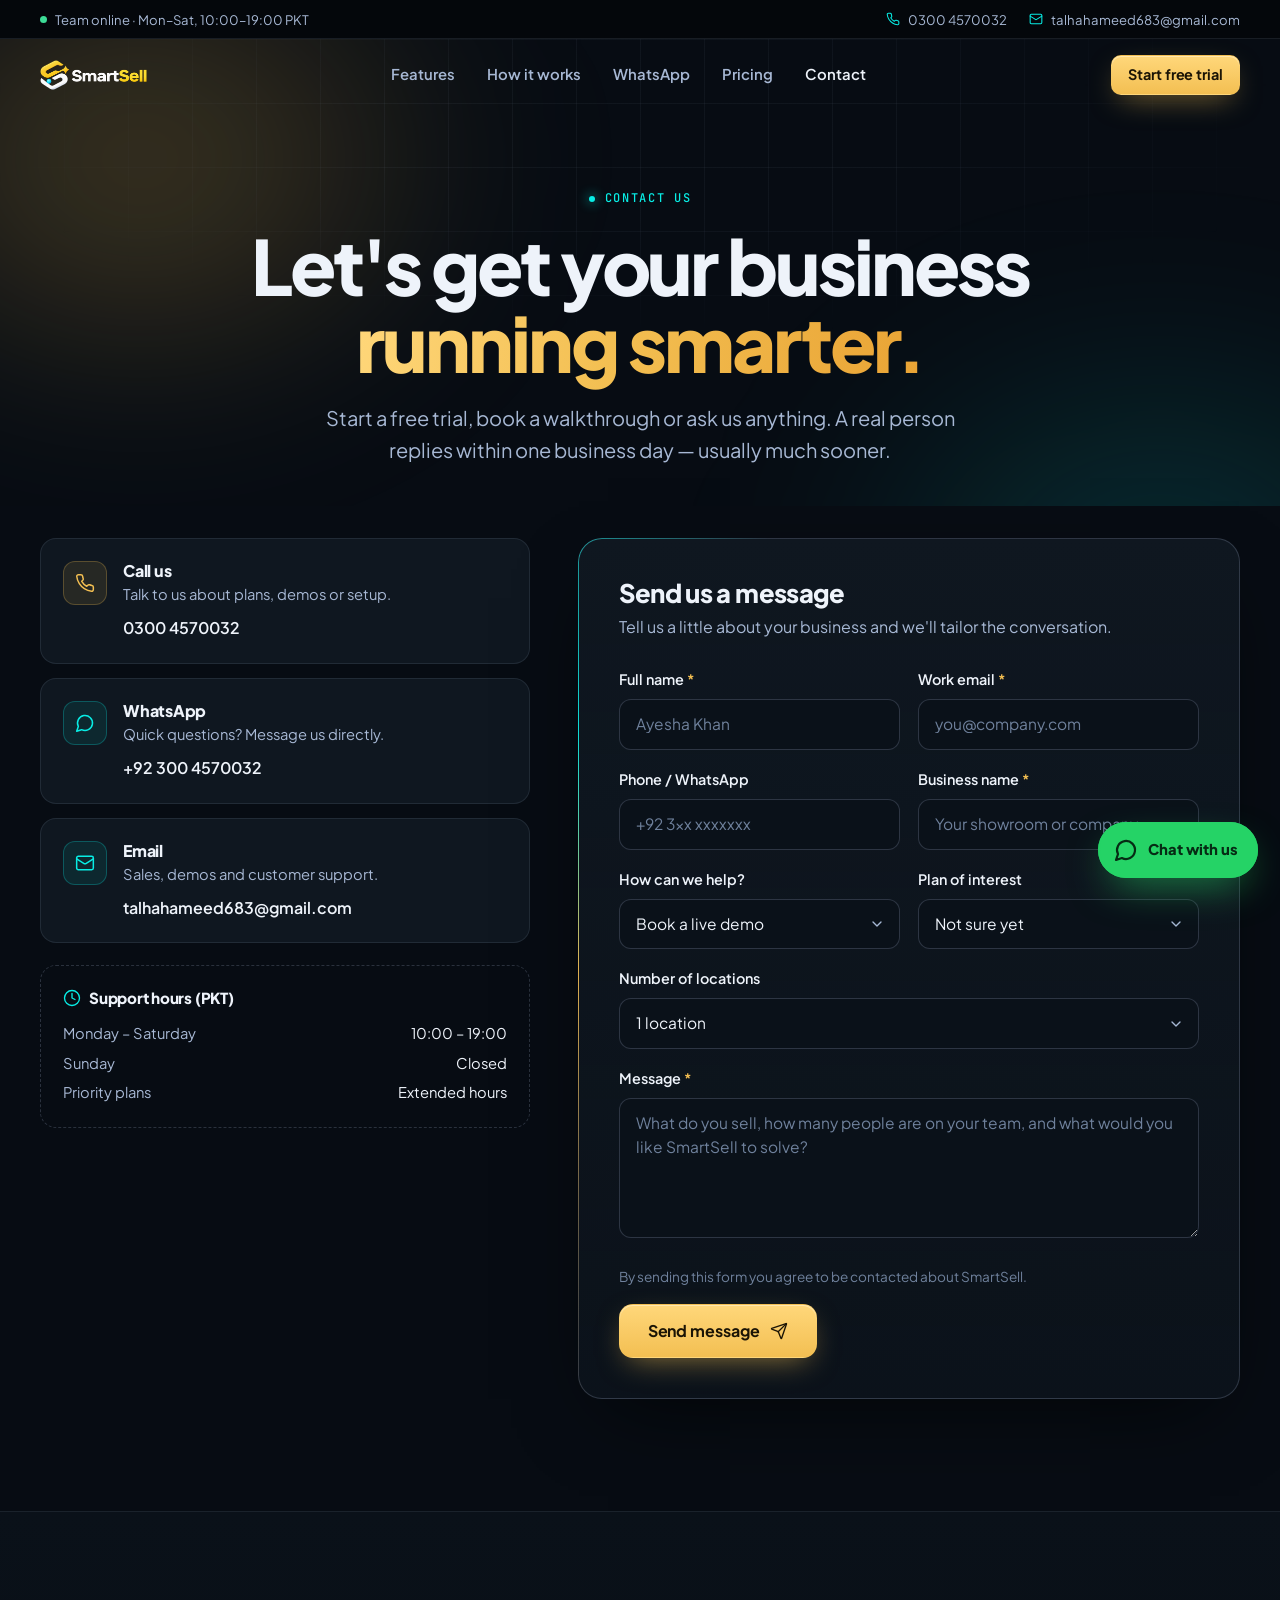
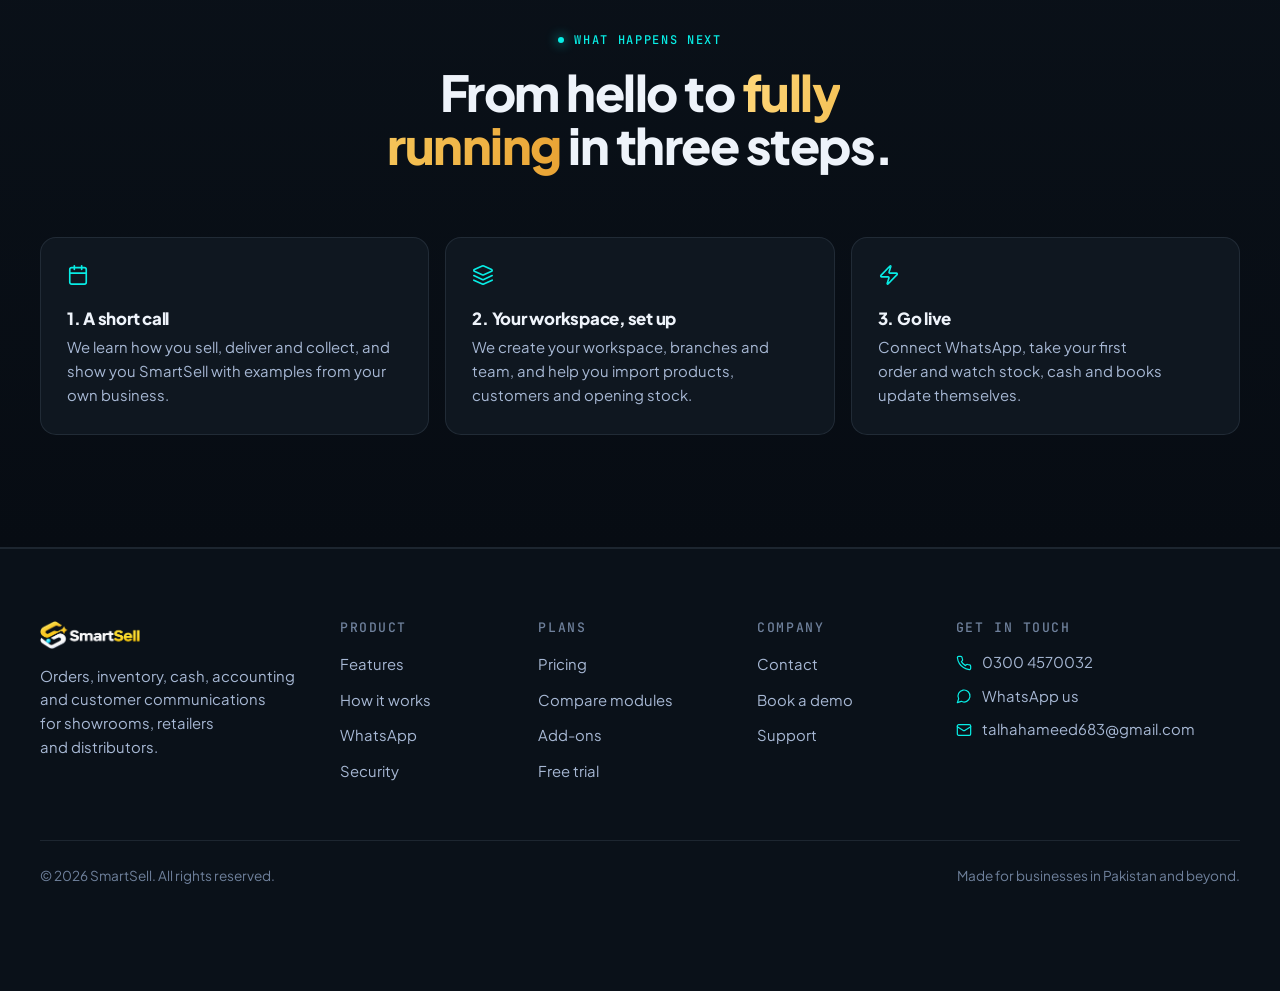
==== contact.html @ c124b358 "Add SmartSell marketing website Static site with home, pricing and contact pages, ready for GitHub P" ====
<!doctype html>
<html lang="en">
<head>
  <meta charset="utf-8" />
  <meta name="viewport" content="width=device-width, initial-scale=1" />
  <title>Contact — SmartSell</title>
  <meta name="description" content="Start a free trial, book a live demo or get support. Talk to the SmartSell team by form, email or WhatsApp." />
  <meta name="theme-color" content="#070c13" />
  <meta property="og:type" content="website" />
  <meta property="og:title" content="Contact SmartSell" />
  <meta property="og:image" content="assets/img/logo.png" />
  <link rel="icon" type="image/png" sizes="32x32" href="assets/img/favicon-32.png" />
  <link rel="apple-touch-icon" href="assets/img/apple-touch-icon.png" />
  <link rel="preconnect" href="https://fonts.googleapis.com" />
  <link rel="preconnect" href="https://fonts.gstatic.com" crossorigin />
  <link href="https://fonts.googleapis.com/css2?family=JetBrains+Mono:wght@400;500&family=Plus+Jakarta+Sans:wght@400;500;600;700;800&display=swap" rel="stylesheet" />
  <link rel="stylesheet" href="assets/css/styles.css" />
</head>
<body>
  <a class="skip-link" href="#main">Skip to content</a>

  <div class="topbar">
    <div class="container topbar-inner">
      <span class="topbar-live topbar-hours">Team online · Mon–Sat, 10:00–19:00 PKT</span>
      <div class="topbar-links">
        <a href="tel:+923004570032" data-tel><span data-icon="call"></span><span data-config="phoneDisplay">0300 4570032</span></a>
        <a href="mailto:talhahameed683@gmail.com" data-mailto><span data-icon="mail"></span><span data-config="email" class="topbar-long">talhahameed683@gmail.com</span><span class="topbar-short">Email us</span></a>
      </div>
    </div>
  </div>

  <header class="site-header">
    <nav class="container nav" aria-label="Main">
      <a class="brand" href="index.html" aria-label="SmartSell home">
        <img src="assets/img/logo.png" alt="SmartSell" width="107" height="30" />
      </a>
      <ul class="nav-links">
        <li><a href="index.html#features">Features</a></li>
        <li><a href="index.html#how-it-works">How it works</a></li>
        <li><a href="index.html#whatsapp">WhatsApp</a></li>
        <li><a href="pricing.html">Pricing</a></li>
        <li><a href="contact.html" aria-current="page">Contact</a></li>
      </ul>
      <div class="nav-actions">
        <a class="btn btn-primary" href="contact.html?topic=trial">Start free trial</a>
        <button class="nav-toggle" type="button" aria-expanded="false" aria-controls="mobile-menu" aria-label="Open menu"><span data-icon="menu"></span></button>
      </div>
    </nav>
    <div class="mobile-menu" id="mobile-menu">
      <a href="index.html#features">Features</a>
      <a href="index.html#how-it-works">How it works</a>
      <a href="index.html#whatsapp">WhatsApp</a>
      <a href="pricing.html">Pricing</a>
      <a href="contact.html" aria-current="page">Contact</a>
      <a href="tel:+923004570032" data-tel>Call 0300 4570032</a>
      <a class="btn btn-primary btn-block" href="contact.html?topic=trial">Start free trial</a>
    </div>
  </header>

  <main id="main">
    <section class="hero page-hero">
      <div class="hero-bg" aria-hidden="true"><div class="grid-lines"></div></div>
      <div class="container">
        <div class="hero-copy">
          <span class="eyebrow reveal">Contact us</span>
          <h1 class="reveal" data-delay="1" style="margin-top:18px">Let's get your business <span class="text-gold">running smarter.</span></h1>
          <p class="lead reveal" data-delay="2">Start a free trial, book a walkthrough or ask us anything. A real person replies within one business day — usually much sooner.</p>
        </div>
      </div>
    </section>

    <section class="section" style="padding-top:32px">
      <div class="container contact-layout">
        <div class="contact-cards">
          <a class="contact-card spotlight reveal" href="tel:+923004570032" data-tel>
            <span class="module-icon"><span data-icon="call"></span></span>
            <div>
              <h3>Call us</h3>
              <p>Talk to us about plans, demos or setup.</p>
              <span class="contact-value" data-config="phoneDisplay">0300 4570032</span>
            </div>
          </a>
          <a class="contact-card spotlight reveal" href="https://wa.me/923004570032" data-whatsapp="Hi SmartSell, I'd like to know more." target="_blank" rel="noopener" data-delay="1">
            <span class="module-icon teal"><span data-icon="message"></span></span>
            <div>
              <h3>WhatsApp</h3>
              <p>Quick questions? Message us directly.</p>
              <span class="contact-value" data-config="phoneIntl">+92 300 4570032</span>
            </div>
          </a>
          <a class="contact-card spotlight reveal" href="mailto:talhahameed683@gmail.com" data-mailto data-delay="2">
            <span class="module-icon teal"><span data-icon="mail"></span></span>
            <div>
              <h3>Email</h3>
              <p>Sales, demos and customer support.</p>
              <span class="contact-value" data-config="email">talhahameed683@gmail.com</span>
            </div>
          </a>
          <div class="hours reveal" data-delay="3">
            <h3><span data-icon="clock"></span>Support hours (PKT)</h3>
            <dl>
              <dt>Monday – Saturday</dt><dd>10:00 – 19:00</dd>
              <dt>Sunday</dt><dd>Closed</dd>
              <dt>Priority plans</dt><dd>Extended hours</dd>
            </dl>
          </div>
        </div>

        <div class="form-card glow-border reveal" data-delay="1">
          <form data-contact-form novalidate>
            <h2>Send us a message</h2>
            <p style="color:var(--muted);margin-top:8px">Tell us a little about your business and we'll tailor the conversation.</p>

            <div class="form-grid">
              <div class="field">
                <label for="name">Full name <span class="req" aria-hidden="true">*</span></label>
                <input id="name" name="name" type="text" autocomplete="name" placeholder="Ayesha Khan" required aria-describedby="name-error" />
                <span class="field-error" id="name-error" role="alert"></span>
              </div>
              <div class="field">
                <label for="email">Work email <span class="req" aria-hidden="true">*</span></label>
                <input id="email" name="email" type="email" autocomplete="email" placeholder="you@company.com" required aria-describedby="email-error" />
                <span class="field-error" id="email-error" role="alert"></span>
              </div>
              <div class="field">
                <label for="phone">Phone / WhatsApp</label>
                <input id="phone" name="phone" type="tel" autocomplete="tel" placeholder="+92 3xx xxxxxxx" aria-describedby="phone-error" />
                <span class="field-error" id="phone-error" role="alert"></span>
              </div>
              <div class="field">
                <label for="business">Business name <span class="req" aria-hidden="true">*</span></label>
                <input id="business" name="business" type="text" autocomplete="organization" placeholder="Your showroom or company" required aria-describedby="business-error" />
                <span class="field-error" id="business-error" role="alert"></span>
              </div>
              <div class="field">
                <label for="topic">How can we help?</label>
                <select id="topic" name="topic">
                  <option value="demo">Book a live demo</option>
                  <option value="trial">Start a free trial</option>
                  <option value="sales">Pricing &amp; plans</option>
                  <option value="support">Product support</option>
                  <option value="billing">Billing</option>
                  <option value="partnership">Partnership</option>
                </select>
              </div>
              <div class="field">
                <label for="plan">Plan of interest</label>
                <select id="plan" name="plan">
                  <option value="not-sure">Not sure yet</option>
                  <option value="starter">Starter</option>
                  <option value="growth">Growth</option>
                  <option value="business">Business</option>
                  <option value="enterprise">Enterprise</option>
                </select>
              </div>
              <div class="field full">
                <label for="locations">Number of locations</label>
                <select id="locations" name="locations">
                  <option value="1">1 location</option>
                  <option value="2-3">2 – 3 locations</option>
                  <option value="4-10">4 – 10 locations</option>
                  <option value="10+">More than 10</option>
                </select>
              </div>
              <div class="field full">
                <label for="message">Message <span class="req" aria-hidden="true">*</span></label>
                <textarea id="message" name="message" placeholder="What do you sell, how many people are on your team, and what would you like SmartSell to solve?" required aria-describedby="message-error"></textarea>
                <span class="field-error" id="message-error" role="alert"></span>
              </div>
              <div style="position:absolute;left:-9999px" aria-hidden="true">
                <label for="company_website">Leave this field empty</label>
                <input id="company_website" name="company_website" type="text" tabindex="-1" autocomplete="off" />
              </div>
            </div>

            <div class="form-actions">
              <small>By sending this form you agree to be contacted about SmartSell.</small>
              <button class="btn btn-primary btn-lg" type="submit"><span>Send message</span><span data-icon="send"></span></button>
            </div>
            <div class="form-status" role="status" aria-live="polite"></div>
          </form>

          <div class="form-success" data-form-success hidden tabindex="-1">
            <div class="success-icon"><span data-icon="check"></span></div>
            <h2>Thank you, <span data-success-name>there</span>!</h2>
            <p data-success-text>Your message is on its way. Our team will get back to you within one business day.</p>
            <button class="btn btn-ghost" type="button" data-form-reset>Send another message</button>
          </div>
        </div>
      </div>
    </section>

    <section class="section section-alt">
      <div class="container">
        <div class="section-head reveal">
          <span class="eyebrow">What happens next</span>
          <h2>From hello to <span class="text-gold">fully running</span> in three steps.</h2>
        </div>
        <div class="trust-grid">
          <div class="trust-item spotlight reveal"><span data-icon="calendar"></span><h3>1. A short call</h3><p>We learn how you sell, deliver and collect, and show you SmartSell with examples from your own business.</p></div>
          <div class="trust-item spotlight reveal" data-delay="1"><span data-icon="layers"></span><h3>2. Your workspace, set up</h3><p>We create your workspace, branches and team, and help you import products, customers and opening stock.</p></div>
          <div class="trust-item spotlight reveal" data-delay="2"><span data-icon="zap"></span><h3>3. Go live</h3><p>Connect WhatsApp, take your first order and watch stock, cash and books update themselves.</p></div>
        </div>
      </div>
    </section>
  </main>

  <footer class="site-footer">
    <div class="container">
      <div class="footer-grid">
        <div class="footer-brand">
          <img src="assets/img/logo.png" alt="SmartSell" width="100" height="28" loading="lazy" />
          <p>Orders, inventory, cash, accounting and customer communications for showrooms, retailers and distributors.</p>
        </div>
        <div class="footer-col">
          <h4>Product</h4>
          <ul>
            <li><a href="index.html#features">Features</a></li>
            <li><a href="index.html#how-it-works">How it works</a></li>
            <li><a href="index.html#whatsapp">WhatsApp</a></li>
            <li><a href="index.html#security">Security</a></li>
          </ul>
        </div>
        <div class="footer-col">
          <h4>Plans</h4>
          <ul>
            <li><a href="pricing.html">Pricing</a></li>
            <li><a href="pricing.html#compare">Compare modules</a></li>
            <li><a href="pricing.html#addons">Add-ons</a></li>
            <li><a href="contact.html?topic=trial">Free trial</a></li>
          </ul>
        </div>
        <div class="footer-col">
          <h4>Company</h4>
          <ul>
            <li><a href="contact.html">Contact</a></li>
            <li><a href="contact.html?topic=demo">Book a demo</a></li>
            <li><a href="contact.html?topic=support">Support</a></li>
          </ul>
        </div>
        <div class="footer-col footer-contact">
          <h4>Get in touch</h4>
          <ul>
            <li><span data-icon="call"></span><a href="tel:+923004570032" data-tel>0300 4570032</a></li>
            <li><span data-icon="message"></span><a href="https://wa.me/923004570032" data-whatsapp="Hi SmartSell, I'd like to know more." target="_blank" rel="noopener">WhatsApp us</a></li>
            <li><span data-icon="mail"></span><a href="mailto:talhahameed683@gmail.com" data-mailto>talhahameed683@gmail.com</a></li>
          </ul>
        </div>
      </div>
      <div class="footer-bottom">
        <span>© <span data-year>2026</span> SmartSell. All rights reserved.</span>
        <span>Made for businesses in Pakistan and beyond.</span>
      </div>
    </div>
  </footer>

  <a class="wa-float" href="https://wa.me/923004570032" data-whatsapp="Hi SmartSell, I'd like to know more." target="_blank" rel="noopener" aria-label="Chat with us on WhatsApp"><span data-icon="message"></span><span class="wa-label">Chat with us</span></a>

  <script src="assets/js/site.js" defer></script>
</body>
</html>
---- assets/css/styles.css ----
/* SmartSell marketing site — shared styles */

:root {
  --bg: #070c13;
  --bg-2: #0a1119;
  --surface: #0f1720;
  --surface-2: #141e2a;
  --surface-3: #1a2533;
  --line: rgba(167, 184, 212, 0.12);
  --line-strong: rgba(167, 184, 212, 0.22);
  --text: #eef3fa;
  --muted: #a7b8d4;
  --dim: #6f819c;
  --gold: #f3bf52;
  --gold-2: #ffd77a;
  --gold-ink: #1b1405;
  --teal: #08ede5;
  --rose: #ff6b8a;
  --blue: #6e9bff;
  --green: #3ddc97;

  --radius-sm: 10px;
  --radius: 16px;
  --radius-lg: 24px;
  --shadow: 0 30px 80px -30px rgba(0, 0, 0, 0.75);
  --font: "Plus Jakarta Sans", system-ui, -apple-system, "Segoe UI", Roboto, sans-serif;
  --mono: "JetBrains Mono", ui-monospace, SFMono-Regular, Menlo, Consolas, monospace;
  --header-h: 72px;
}

*,
*::before,
*::after { box-sizing: border-box; }

html {
  scroll-behavior: smooth;
  scroll-padding-top: calc(var(--header-h) + 16px);
  -webkit-text-size-adjust: 100%;
}

body {
  margin: 0;
  background: var(--bg);
  color: var(--text);
  font-family: var(--font);
  font-size: 16px;
  line-height: 1.6;
  -webkit-font-smoothing: antialiased;
  overflow-x: hidden;
}

img, svg { display: block; max-width: 100%; }
a { color: inherit; text-decoration: none; }
button, input, select, textarea { font: inherit; color: inherit; }
::selection { background: rgba(243, 191, 82, 0.35); color: #fff; }

:focus-visible {
  outline: 2px solid var(--teal);
  outline-offset: 3px;
  border-radius: 6px;
}

.container {
  width: min(1200px, 100% - 48px);
  margin-inline: auto;
}

.sr-only {
  position: absolute;
  width: 1px;
  height: 1px;
  padding: 0;
  margin: -1px;
  overflow: hidden;
  clip: rect(0 0 0 0);
  white-space: nowrap;
  border: 0;
}

.skip-link {
  position: absolute;
  left: 16px;
  top: -60px;
  z-index: 100;
  padding: 10px 16px;
  background: var(--gold);
  color: var(--gold-ink);
  font-weight: 700;
  border-radius: 8px;
}
.skip-link:focus { top: 12px; }

/* ---------- Typography ---------- */

h1, h2, h3, h4 {
  margin: 0;
  font-weight: 800;
  letter-spacing: -0.03em;
  line-height: 1.08;
  text-wrap: balance;
}
h1 { font-size: clamp(2.5rem, 6.2vw, 4.75rem); letter-spacing: -0.04em; line-height: 1.02; }
h2 { font-size: clamp(2rem, 4.2vw, 3.1rem); }
h3 { font-size: 1.2rem; letter-spacing: -0.015em; line-height: 1.3; }
p { margin: 0; text-wrap: pretty; }

.lead {
  font-size: clamp(1.05rem, 1.6vw, 1.25rem);
  color: var(--muted);
  line-height: 1.6;
}

.text-gold {
  background: linear-gradient(100deg, var(--gold-2) 0%, var(--gold) 45%, #e9a334 100%);
  -webkit-background-clip: text;
  background-clip: text;
  color: transparent;
}
.text-teal { color: var(--teal); }

.eyebrow {
  display: inline-flex;
  align-items: center;
  gap: 10px;
  font-family: var(--mono);
  font-size: 0.75rem;
  font-weight: 500;
  letter-spacing: 0.14em;
  text-transform: uppercase;
  color: var(--teal);
}
.eyebrow::before {
  content: "";
  width: 6px;
  height: 6px;
  border-radius: 50%;
  background: var(--teal);
  box-shadow: 0 0 12px var(--teal);
}

.mono { font-family: var(--mono); }

/* ---------- Icons ---------- */

.icon {
  width: 20px;
  height: 20px;
  flex: none;
  stroke: currentColor;
  stroke-width: 1.8;
  stroke-linecap: round;
  stroke-linejoin: round;
  fill: none;
}
[data-icon] { display: inline-flex; }

/* ---------- Buttons ---------- */

.btn {
  display: inline-flex;
  align-items: center;
  justify-content: center;
  gap: 10px;
  min-height: 46px;
  padding: 0 22px;
  border-radius: 12px;
  border: 1px solid transparent;
  font-weight: 700;
  font-size: 0.95rem;
  letter-spacing: -0.005em;
  white-space: nowrap;
  cursor: pointer;
  transition: transform 0.18s ease, box-shadow 0.18s ease, background-color 0.18s ease, border-color 0.18s ease;
}
.btn .icon { width: 18px; height: 18px; transition: transform 0.18s ease; }
.btn:hover .icon { transform: translateX(3px); }

.btn-primary {
  background: linear-gradient(180deg, var(--gold-2), var(--gold));
  color: var(--gold-ink);
  box-shadow: 0 10px 30px -10px rgba(243, 191, 82, 0.6), inset 0 1px 0 rgba(255, 255, 255, 0.4);
}
.btn-primary:hover { transform: translateY(-1px); box-shadow: 0 16px 40px -12px rgba(243, 191, 82, 0.75), inset 0 1px 0 rgba(255, 255, 255, 0.4); }

.btn-ghost {
  background: rgba(255, 255, 255, 0.03);
  border-color: var(--line-strong);
  color: var(--text);
}
.btn-ghost:hover { background: rgba(255, 255, 255, 0.07); border-color: rgba(167, 184, 212, 0.4); }

.btn-lg { min-height: 54px; padding: 0 28px; font-size: 1rem; border-radius: 14px; }
.btn-block { width: 100%; }

.link-arrow {
  display: inline-flex;
  align-items: center;
  gap: 6px;
  font-weight: 700;
  color: var(--gold);
}
.link-arrow .icon { width: 16px; height: 16px; transition: transform 0.18s ease; }
.link-arrow:hover .icon { transform: translateX(3px); }

/* ---------- Header ---------- */

.site-header {
  position: sticky;
  top: 0;
  z-index: 50;
  height: var(--header-h);
  border-bottom: 1px solid transparent;
  transition: background-color 0.25s ease, border-color 0.25s ease, backdrop-filter 0.25s ease;
}
.site-header.is-scrolled,
.site-header.is-open {
  background: rgba(7, 12, 19, 0.78);
  border-bottom-color: var(--line);
  backdrop-filter: saturate(160%) blur(16px);
  -webkit-backdrop-filter: saturate(160%) blur(16px);
}
.nav {
  height: 100%;
  display: flex;
  align-items: center;
  justify-content: space-between;
  gap: 24px;
}
.brand { display: inline-flex; align-items: center; }
.brand img { height: 30px; width: auto; }

.nav-links {
  display: flex;
  align-items: center;
  gap: 4px;
  margin: 0;
  padding: 0;
  list-style: none;
}
.nav-links a {
  display: inline-block;
  padding: 8px 14px;
  border-radius: 10px;
  color: var(--muted);
  font-weight: 600;
  font-size: 0.93rem;
  transition: color 0.15s ease, background-color 0.15s ease;
}
.nav-links a:hover { color: var(--text); background: rgba(255, 255, 255, 0.05); }
.nav-links a[aria-current="page"] { color: var(--text); }

.nav-actions { display: flex; align-items: center; gap: 10px; }
.nav-actions .btn { min-height: 40px; padding: 0 16px; font-size: 0.9rem; border-radius: 10px; }

.nav-toggle {
  display: none;
  width: 44px;
  height: 44px;
  align-items: center;
  justify-content: center;
  border-radius: 12px;
  border: 1px solid var(--line-strong);
  background: rgba(255, 255, 255, 0.03);
  cursor: pointer;
}
.nav-toggle .icon { width: 22px; height: 22px; }

.mobile-menu {
  display: none;
  position: absolute;
  top: 100%;
  left: 0;
  right: 0;
  padding: 16px 16px 24px;
  background: rgba(7, 12, 19, 0.97);
  border-bottom: 1px solid var(--line);
  backdrop-filter: blur(16px);
}
.mobile-menu a:not(.btn) {
  display: block;
  padding: 14px 8px;
  font-weight: 600;
  font-size: 1.05rem;
  border-bottom: 1px solid var(--line);
}
.mobile-menu .btn { margin-top: 16px; }
.site-header.is-open .mobile-menu { display: block; }

/* ---------- Page hero / backgrounds ---------- */

.hero {
  position: relative;
  padding: 72px 0 96px;
  isolation: isolate;
}
.hero-bg {
  position: absolute;
  inset: calc(var(--header-h) * -1) 0 0 0;
  z-index: -1;
  overflow: hidden;
  pointer-events: none;
}
.hero-bg::before,
.hero-bg::after {
  content: "";
  position: absolute;
  border-radius: 50%;
  filter: blur(90px);
}
.hero-bg::before {
  width: 720px;
  height: 520px;
  left: -220px;
  top: -140px;
  background: radial-gradient(closest-side, rgba(243, 191, 82, 0.28), transparent);
}
.hero-bg::after {
  width: 760px;
  height: 560px;
  right: -260px;
  top: 260px;
  background: radial-gradient(closest-side, rgba(8, 237, 229, 0.18), transparent);
}
.grid-lines {
  position: absolute;
  inset: 0;
  background-image:
    linear-gradient(rgba(167, 184, 212, 0.06) 1px, transparent 1px),
    linear-gradient(90deg, rgba(167, 184, 212, 0.06) 1px, transparent 1px);
  background-size: 64px 64px;
  -webkit-mask-image: radial-gradient(ellipse 70% 60% at 50% 20%, #000 30%, transparent 75%);
  mask-image: radial-gradient(ellipse 70% 60% at 50% 20%, #000 30%, transparent 75%);
}

.hero-copy {
  max-width: 1120px;
  margin-inline: auto;
  text-align: center;
}
.hero-copy .lead { max-width: 680px; margin: 24px auto 0; }
.hero-badge {
  display: inline-flex;
  align-items: center;
  gap: 10px;
  margin-bottom: 28px;
  padding: 6px 14px 6px 6px;
  border-radius: 999px;
  border: 1px solid var(--line-strong);
  background: rgba(255, 255, 255, 0.03);
  font-size: 0.85rem;
  color: var(--muted);
}
.hero-badge strong {
  padding: 3px 10px;
  border-radius: 999px;
  background: rgba(8, 237, 229, 0.12);
  color: var(--teal);
  font-size: 0.75rem;
  font-weight: 700;
  letter-spacing: 0.02em;
}
.hero-cta {
  display: flex;
  flex-wrap: wrap;
  justify-content: center;
  gap: 12px;
  margin-top: 36px;
}
.hero-note {
  display: flex;
  flex-wrap: wrap;
  justify-content: center;
  gap: 8px 24px;
  margin-top: 22px;
  color: var(--dim);
  font-size: 0.88rem;
}
.hero-note span { display: inline-flex; align-items: center; gap: 8px; }
.hero-note .icon { width: 16px; height: 16px; color: var(--teal); }

.page-hero { padding: 72px 0 40px; }
.page-hero .hero-copy .lead { margin-top: 20px; }

/* ---------- Product mockup ---------- */

.mockup-wrap {
  position: relative;
  margin-top: 72px;
  perspective: 2000px;
}
.mockup-wrap::before {
  content: "";
  position: absolute;
  inset: 8% 6% -4%;
  background: linear-gradient(120deg, rgba(243, 191, 82, 0.35), rgba(8, 237, 229, 0.25));
  filter: blur(70px);
  opacity: 0.45;
  z-index: -1;
}
.app-frame {
  border-radius: 20px;
  border: 1px solid var(--line-strong);
  background: linear-gradient(180deg, #0e1620, #0b121a);
  box-shadow: var(--shadow), 0 0 0 1px rgba(255, 255, 255, 0.02) inset;
  overflow: hidden;
  font-size: 13px;
  line-height: 1.4;
}
.app-chrome {
  display: flex;
  align-items: center;
  gap: 8px;
  height: 42px;
  padding: 0 16px;
  border-bottom: 1px solid var(--line);
  background: rgba(255, 255, 255, 0.02);
}
.app-chrome i { width: 11px; height: 11px; border-radius: 50%; background: #2a3442; }
.app-chrome i:nth-child(1) { background: #ff5f57; }
.app-chrome i:nth-child(2) { background: #febc2e; }
.app-chrome i:nth-child(3) { background: #28c840; }
.app-url {
  margin-left: 16px;
  padding: 4px 14px;
  border-radius: 8px;
  background: rgba(255, 255, 255, 0.04);
  color: var(--dim);
  font-family: var(--mono);
  font-size: 11.5px;
}
.app-body {
  display: grid;
  grid-template-columns: 212px 1fr;
  min-height: 520px;
}
.app-side {
  padding: 18px 12px;
  border-right: 1px solid var(--line);
  background: rgba(0, 0, 0, 0.15);
}
.app-side-title {
  padding: 14px 10px 6px;
  font-family: var(--mono);
  font-size: 10px;
  letter-spacing: 0.12em;
  text-transform: uppercase;
  color: var(--dim);
}
.app-side-item {
  display: flex;
  align-items: center;
  gap: 10px;
  padding: 7px 10px;
  border-radius: 8px;
  color: var(--muted);
}
.app-side-item .icon { width: 15px; height: 15px; }
.app-side-item.is-active {
  background: rgba(243, 191, 82, 0.12);
  color: var(--gold);
  box-shadow: inset 2px 0 0 var(--gold);
}
.app-tenant {
  display: flex;
  align-items: center;
  gap: 10px;
  padding: 8px 10px 12px;
  border-bottom: 1px solid var(--line);
  margin-bottom: 4px;
}
.app-tenant b {
  display: grid;
  place-items: center;
  width: 28px;
  height: 28px;
  border-radius: 8px;
  background: #fff;
  color: #0b121a;
  font-size: 11px;
}
.app-tenant small { display: block; color: var(--dim); font-size: 10px; letter-spacing: 0.06em; text-transform: uppercase; }

.app-main { padding: 22px 24px; display: grid; gap: 16px; align-content: start; }
.app-head { display: flex; align-items: center; justify-content: space-between; gap: 12px; }
.app-head h4 { font-size: 17px; letter-spacing: -0.01em; }
.app-head small { color: var(--dim); }
.app-head-actions { display: flex; gap: 8px; }
.chip {
  display: inline-flex;
  align-items: center;
  gap: 6px;
  padding: 6px 12px;
  border-radius: 8px;
  border: 1px solid var(--line-strong);
  color: var(--muted);
  font-size: 12px;
  font-weight: 600;
}
.chip-gold { background: var(--gold); color: var(--gold-ink); border-color: transparent; }

.kpis { display: grid; grid-template-columns: repeat(4, 1fr); gap: 12px; }
.kpi {
  padding: 14px;
  border-radius: 12px;
  border: 1px solid var(--line);
  background: var(--surface-2);
}
.kpi-label { display: flex; align-items: center; gap: 8px; font-size: 10.5px; letter-spacing: 0.08em; text-transform: uppercase; color: var(--muted); font-weight: 700; }
.kpi-label .icon { width: 14px; height: 14px; color: var(--gold); }
.kpi-value { margin-top: 10px; font-size: 22px; font-weight: 800; letter-spacing: -0.02em; }
.kpi-sub { margin-top: 4px; color: var(--dim); font-size: 11px; font-family: var(--mono); }
.kpi.is-alert { background: linear-gradient(180deg, rgba(255, 107, 138, 0.18), rgba(255, 107, 138, 0.06)); border-color: rgba(255, 107, 138, 0.35); }
.kpi.is-alert .kpi-label .icon,
.kpi.is-alert .kpi-value { color: var(--rose); }

.app-grid { display: grid; grid-template-columns: 1.35fr 1fr; gap: 12px; }
.panel {
  padding: 16px;
  border-radius: 12px;
  border: 1px solid var(--line);
  background: var(--surface-2);
}
.panel-title { display: flex; align-items: center; justify-content: space-between; font-weight: 700; font-size: 12.5px; margin-bottom: 12px; }
.panel-title small { color: var(--dim); font-weight: 500; font-family: var(--mono); font-size: 10.5px; }
.chart { height: 150px; width: 100%; }
.prio { display: grid; gap: 10px; }
.prio-item { display: flex; align-items: center; gap: 10px; }
.prio-dot { width: 9px; height: 9px; border-radius: 50%; flex: none; }
.prio-item p { flex: 1; color: var(--muted); font-size: 12px; }
.prio-item p b { color: var(--text); font-weight: 600; display: block; }
.prio-btn { padding: 4px 10px; border-radius: 6px; border: 1px solid var(--line-strong); font-size: 11px; color: var(--muted); }

.advisor-strip {
  display: flex;
  align-items: center;
  gap: 14px;
  padding: 12px 16px;
  border-radius: 12px;
  border: 1px solid rgba(243, 191, 82, 0.35);
  background: linear-gradient(90deg, rgba(243, 191, 82, 0.12), rgba(243, 191, 82, 0.02));
}
.advisor-strip b { display: inline-flex; align-items: center; gap: 8px; color: var(--gold); white-space: nowrap; }
.advisor-strip b .icon { width: 16px; height: 16px; }
.advisor-strip span { flex: 1; color: var(--muted); }

/* ---------- Sections ---------- */

.section { padding: 112px 0; position: relative; }
.section-alt { background: linear-gradient(180deg, var(--bg-2), var(--bg)); border-block: 1px solid var(--line); }
.section-head { max-width: 760px; margin: 0 auto 64px; text-align: center; }
.section-head h2 { margin-top: 16px; }
.section-head .lead { margin-top: 18px; }
.section-head.align-left { margin-inline: 0; text-align: left; }

/* Industry strip */
.strip { padding: 40px 0; border-block: 1px solid var(--line); background: var(--bg-2); }
.strip-inner { display: flex; align-items: center; gap: 32px; flex-wrap: wrap; justify-content: center; }
.strip-label { color: var(--dim); font-size: 0.85rem; font-weight: 600; }
.strip-list { display: flex; flex-wrap: wrap; gap: 10px; justify-content: center; margin: 0; padding: 0; list-style: none; }
.strip-list li {
  padding: 8px 16px;
  border-radius: 999px;
  border: 1px solid var(--line);
  color: var(--muted);
  font-weight: 600;
  font-size: 0.9rem;
}

/* Stats */
.stats { display: grid; grid-template-columns: repeat(4, 1fr); gap: 1px; background: var(--line); border: 1px solid var(--line); border-radius: var(--radius-lg); overflow: hidden; }
.stat { padding: 32px 28px; background: var(--bg); }
.stat-value { font-size: clamp(2rem, 4vw, 2.75rem); font-weight: 800; letter-spacing: -0.04em; line-height: 1; }
.stat p { margin-top: 10px; color: var(--muted); font-size: 0.95rem; }

/* Module grid */
.modules { display: grid; grid-template-columns: repeat(3, 1fr); gap: 16px; }
.module {
  position: relative;
  padding: 28px;
  border-radius: var(--radius);
  border: 1px solid var(--line);
  background: linear-gradient(180deg, var(--surface), rgba(15, 23, 32, 0.4));
  transition: border-color 0.2s ease, transform 0.2s ease, background-color 0.2s ease;
}
.module:hover { border-color: rgba(243, 191, 82, 0.35); transform: translateY(-2px); }
.module-icon {
  display: grid;
  place-items: center;
  width: 44px;
  height: 44px;
  border-radius: 12px;
  background: rgba(243, 191, 82, 0.1);
  border: 1px solid rgba(243, 191, 82, 0.25);
  color: var(--gold);
  margin-bottom: 20px;
}
.module-icon.teal { background: rgba(8, 237, 229, 0.08); border-color: rgba(8, 237, 229, 0.25); color: var(--teal); }
.module h3 { margin-bottom: 8px; }
.module p { color: var(--muted); font-size: 0.95rem; }
.module-tags { display: flex; flex-wrap: wrap; gap: 6px; margin-top: 18px; }
.module-tags span {
  padding: 3px 9px;
  border-radius: 6px;
  background: rgba(255, 255, 255, 0.04);
  color: var(--dim);
  font-family: var(--mono);
  font-size: 0.7rem;
}

/* Order flow */
.flow {
  border-radius: var(--radius-lg);
  border: 1px solid var(--line);
  background: var(--surface);
  overflow: hidden;
}
.flow-steps {
  display: grid;
  grid-template-columns: repeat(5, 1fr);
  border-bottom: 1px solid var(--line);
}
.flow-step {
  position: relative;
  display: flex;
  flex-direction: column;
  align-items: flex-start;
  gap: 10px;
  padding: 22px 22px 20px;
  border: 0;
  border-right: 1px solid var(--line);
  background: transparent;
  text-align: left;
  cursor: pointer;
  transition: background-color 0.2s ease;
}
.flow-step:last-child { border-right: 0; }
.flow-step:hover { background: rgba(255, 255, 255, 0.025); }
.flow-step::after {
  content: "";
  position: absolute;
  left: 0;
  right: 0;
  bottom: -1px;
  height: 2px;
  background: var(--gold);
  transform: scaleX(0);
  transition: transform 0.25s ease;
}
.flow-step[aria-selected="true"] { background: rgba(243, 191, 82, 0.06); }
.flow-step[aria-selected="true"]::after { transform: scaleX(1); }
.flow-num { font-family: var(--mono); font-size: 0.72rem; color: var(--dim); letter-spacing: 0.1em; }
.flow-step strong { font-size: 1rem; }
.flow-step[aria-selected="true"] .flow-num { color: var(--gold); }

.flow-panel { display: grid; grid-template-columns: 1fr 1.2fr; gap: 48px; padding: 40px; }
.flow-panel[hidden] { display: none; }
.flow-panel h3 { font-size: 1.6rem; letter-spacing: -0.025em; }
.flow-panel > div:first-child p { margin-top: 12px; color: var(--muted); }
.effects { display: grid; gap: 10px; margin: 0; padding: 0; list-style: none; }
.effects li {
  display: flex;
  gap: 14px;
  align-items: flex-start;
  padding: 14px 16px;
  border-radius: 12px;
  border: 1px solid var(--line);
  background: var(--bg-2);
}
.effects .icon { width: 18px; height: 18px; margin-top: 2px; color: var(--teal); }
.effects b { display: block; font-weight: 700; }
.effects span { color: var(--muted); font-size: 0.92rem; }

/* Split feature */
.split { display: grid; grid-template-columns: 1fr 1fr; gap: 72px; align-items: center; }
.split.reverse > :first-child { order: 2; }
.split h2 { margin-top: 16px; }
.split .lead { margin-top: 18px; }
.checklist { display: grid; gap: 14px; margin: 32px 0 0; padding: 0; list-style: none; }
.checklist li { display: flex; gap: 12px; align-items: flex-start; color: var(--muted); }
.checklist li b { color: var(--text); font-weight: 700; }
.checklist .tick {
  display: grid;
  place-items: center;
  flex: none;
  width: 22px;
  height: 22px;
  margin-top: 1px;
  border-radius: 50%;
  background: rgba(8, 237, 229, 0.12);
  color: var(--teal);
}
.checklist .tick .icon { width: 13px; height: 13px; stroke-width: 2.6; }

/* Phone mockup */
.visual-card {
  position: relative;
  padding: 40px;
  border-radius: var(--radius-lg);
  border: 1px solid var(--line);
  background:
    radial-gradient(circle at 80% 10%, rgba(8, 237, 229, 0.14), transparent 50%),
    radial-gradient(circle at 10% 90%, rgba(243, 191, 82, 0.12), transparent 50%),
    var(--surface);
  overflow: hidden;
}
.phone {
  width: min(320px, 100%);
  margin-inline: auto;
  border-radius: 36px;
  padding: 10px;
  background: #05080d;
  border: 1px solid var(--line-strong);
  box-shadow: var(--shadow);
}
.phone-screen { border-radius: 28px; overflow: hidden; background: #0b141a; }
.phone-head {
  display: flex;
  align-items: center;
  gap: 10px;
  padding: 14px 16px;
  background: #1f2c34;
}
.phone-avatar {
  display: grid;
  place-items: center;
  width: 34px;
  height: 34px;
  border-radius: 50%;
  background: var(--gold);
  color: var(--gold-ink);
  font-weight: 800;
  font-size: 13px;
}
.phone-head b { display: block; font-size: 14px; }
.phone-head small { color: #8696a0; font-size: 11px; }
.chat {
  display: grid;
  gap: 10px;
  padding: 16px 12px 22px;
  min-height: 380px;
  align-content: start;
  background-image: radial-gradient(rgba(255, 255, 255, 0.03) 1px, transparent 1px);
  background-size: 14px 14px;
}
.bubble {
  max-width: 88%;
  padding: 8px 10px 6px;
  border-radius: 10px 10px 10px 2px;
  background: #1f2c34;
  font-size: 12.5px;
  line-height: 1.45;
  color: #e9edef;
}
.bubble.out { justify-self: end; border-radius: 10px 10px 2px 10px; background: #005c4b; }
.bubble time { display: block; text-align: right; color: #8696a0; font-size: 10px; margin-top: 2px; }
.bubble b { color: var(--gold-2); }
.chat-day { justify-self: center; padding: 3px 10px; border-radius: 6px; background: #1f2c34; color: #8696a0; font-size: 11px; }

.floating-tag {
  position: absolute;
  display: flex;
  align-items: center;
  gap: 10px;
  padding: 10px 14px;
  border-radius: 12px;
  border: 1px solid var(--line-strong);
  background: rgba(15, 23, 32, 0.92);
  backdrop-filter: blur(8px);
  font-size: 0.82rem;
  font-weight: 600;
  box-shadow: var(--shadow);
}
.floating-tag .icon { width: 16px; height: 16px; color: var(--teal); }
.visual-card:has(.floating-tag) { padding-block: 84px; }
.floating-tag.t1 { top: 24px; left: 24px; }
.floating-tag.t2 { bottom: 24px; right: 24px; }
.floating-tag.t2 .icon { color: var(--gold); }

/* Advisor visual */
.advisor-card { display: grid; gap: 14px; }
.score {
  display: flex;
  align-items: center;
  gap: 24px;
  padding: 24px;
  border-radius: var(--radius);
  border: 1px solid var(--line);
  background: var(--bg-2);
}
.score-ring {
  --val: 0;
  position: relative;
  flex: none;
  width: 104px;
  height: 104px;
  border-radius: 50%;
  background: conic-gradient(var(--gold) calc(var(--val) * 1%), rgba(255, 255, 255, 0.07) 0);
  display: grid;
  place-items: center;
}
.score-ring::before { content: ""; position: absolute; inset: 9px; border-radius: 50%; background: var(--bg-2); }
.score-ring span { position: relative; font-size: 1.8rem; font-weight: 800; letter-spacing: -0.03em; }
.score h4 { font-size: 1.1rem; }
.score p { color: var(--muted); font-size: 0.92rem; margin-top: 4px; }
.rec {
  display: flex;
  gap: 14px;
  align-items: center;
  padding: 16px 18px;
  border-radius: 14px;
  border: 1px solid var(--line);
  background: var(--bg-2);
}
.rec-level {
  flex: none;
  padding: 3px 8px;
  border-radius: 6px;
  font-family: var(--mono);
  font-size: 0.68rem;
  font-weight: 500;
  letter-spacing: 0.06em;
  text-transform: uppercase;
}
.rec-level.high { background: rgba(255, 107, 138, 0.14); color: var(--rose); }
.rec-level.med { background: rgba(243, 191, 82, 0.14); color: var(--gold); }
.rec-level.low { background: rgba(8, 237, 229, 0.12); color: var(--teal); }
.rec p { flex: 1; font-size: 0.93rem; }
.rec p small { display: block; color: var(--dim); font-size: 0.82rem; }
.rec .icon { width: 16px; height: 16px; color: var(--dim); }

/* Trust / security grid */
.trust-grid { display: grid; grid-template-columns: repeat(3, 1fr); gap: 16px; }
.trust-item {
  padding: 26px;
  border-radius: var(--radius);
  border: 1px solid var(--line);
  background: var(--surface);
}
.trust-item .icon { width: 22px; height: 22px; color: var(--teal); }
.trust-item h3 { margin: 16px 0 6px; font-size: 1.05rem; }
.trust-item p { color: var(--muted); font-size: 0.93rem; }

/* ---------- Pricing ---------- */

.pricing-controls {
  display: flex;
  flex-wrap: wrap;
  justify-content: center;
  align-items: center;
  gap: 12px 20px;
  margin-bottom: 48px;
}
.segmented {
  display: inline-flex;
  padding: 4px;
  border-radius: 12px;
  border: 1px solid var(--line-strong);
  background: var(--surface);
}
.segmented button {
  display: inline-flex;
  align-items: center;
  gap: 8px;
  padding: 8px 18px;
  border: 0;
  border-radius: 9px;
  background: transparent;
  color: var(--muted);
  font-weight: 700;
  font-size: 0.9rem;
  cursor: pointer;
  transition: background-color 0.2s ease, color 0.2s ease;
}
.segmented button[aria-pressed="true"] { background: var(--surface-3); color: var(--text); box-shadow: 0 1px 0 rgba(255, 255, 255, 0.06) inset; }
.save-badge {
  padding: 2px 8px;
  border-radius: 999px;
  background: rgba(8, 237, 229, 0.14);
  color: var(--teal);
  font-size: 0.72rem;
  font-weight: 700;
}

.plans { display: grid; grid-template-columns: repeat(4, 1fr); gap: 16px; align-items: stretch; }
.plans.plans-3 { grid-template-columns: repeat(3, 1fr); }
.plan {
  position: relative;
  display: flex;
  flex-direction: column;
  padding: 30px 26px;
  border-radius: var(--radius-lg);
  border: 1px solid var(--line);
  background: var(--surface);
}
.plan.is-featured {
  border-color: rgba(243, 191, 82, 0.55);
  background:
    radial-gradient(120% 60% at 50% 0%, rgba(243, 191, 82, 0.12), transparent 60%),
    var(--surface);
  box-shadow: 0 30px 80px -40px rgba(243, 191, 82, 0.5);
}
.plan-badge {
  position: absolute;
  top: -12px;
  left: 50%;
  transform: translateX(-50%);
  padding: 4px 12px;
  border-radius: 999px;
  background: linear-gradient(180deg, var(--gold-2), var(--gold));
  color: var(--gold-ink);
  font-size: 0.72rem;
  font-weight: 800;
  letter-spacing: 0.04em;
  text-transform: uppercase;
  white-space: nowrap;
}
.plan-name { font-size: 1.15rem; font-weight: 800; }
.plan-desc { margin-top: 6px; color: var(--muted); font-size: 0.92rem; min-height: 3em; }
.plan-price { display: flex; align-items: baseline; gap: 6px; margin-top: 24px; flex-wrap: wrap; }
.plan-price .amount { font-size: 2.4rem; font-weight: 800; letter-spacing: -0.04em; line-height: 1; }
.plan-price .cur { font-size: 1rem; font-weight: 700; color: var(--muted); }
.plan-price .per { color: var(--dim); font-size: 0.9rem; }
.plan-billing { margin-top: 8px; min-height: 1.4em; color: var(--dim); font-size: 0.82rem; }
.plan .btn { margin-top: 24px; }
.plan-limits {
  display: grid;
  grid-template-columns: 1fr 1fr;
  gap: 8px;
  margin-top: 24px;
}
.plan-limits div {
  padding: 10px 12px;
  border-radius: 10px;
  background: var(--bg-2);
  border: 1px solid var(--line);
}
.plan-limits b { display: block; font-size: 1.05rem; }
.plan-limits small { color: var(--dim); font-size: 0.78rem; }
.plan-features { display: grid; gap: 11px; margin: 24px 0 0; padding: 22px 0 0; list-style: none; border-top: 1px solid var(--line); }
.plan-features .plan-features-title { color: var(--text); font-weight: 700; font-size: 0.85rem; }
.plan-features li { display: flex; gap: 10px; align-items: flex-start; color: var(--muted); font-size: 0.92rem; }
.plan-features .icon { width: 16px; height: 16px; margin-top: 3px; color: var(--teal); stroke-width: 2.4; }

.pricing-foot { margin-top: 28px; text-align: center; color: var(--dim); font-size: 0.9rem; }

/* Compare table */
.table-wrap {
  border-radius: var(--radius-lg);
  border: 1px solid var(--line);
  background: var(--surface);
  overflow-x: auto;
  -webkit-overflow-scrolling: touch;
}
.compare { width: 100%; min-width: 760px; border-collapse: collapse; font-size: 0.94rem; }
.compare th,
.compare td { padding: 15px 20px; text-align: center; border-bottom: 1px solid var(--line); }
.compare th:first-child,
.compare td:first-child { text-align: left; position: sticky; left: 0; background: var(--surface); z-index: 1; }
.compare thead th {
  position: sticky;
  top: 0;
  padding-top: 22px;
  padding-bottom: 22px;
  font-size: 1rem;
  font-weight: 800;
  background: var(--surface);
}
.compare thead th.is-featured { color: var(--gold); }
.compare td:first-child { color: var(--muted); }
.compare tbody tr:hover td { background: rgba(255, 255, 255, 0.015); }
.compare tbody tr:hover td:first-child { background: #121b26; }
.compare .group td {
  padding-top: 26px;
  font-family: var(--mono);
  font-size: 0.72rem;
  letter-spacing: 0.14em;
  text-transform: uppercase;
  color: var(--teal);
  background: var(--surface);
}
.compare .yes { color: var(--teal); }
.compare .yes .icon { margin-inline: auto; width: 18px; height: 18px; stroke-width: 2.4; }
.compare .no { color: rgba(167, 184, 212, 0.3); }
.compare tr:last-child td { border-bottom: 0; }

/* Add-ons */
.addons { display: grid; grid-template-columns: repeat(3, 1fr); gap: 16px; }
.addon {
  display: flex;
  flex-direction: column;
  gap: 8px;
  padding: 26px;
  border-radius: var(--radius);
  border: 1px solid var(--line);
  background: var(--surface);
}
.addon .icon { width: 22px; height: 22px; color: var(--gold); }
.addon h3 { margin-top: 10px; font-size: 1.05rem; }
.addon p { color: var(--muted); font-size: 0.93rem; flex: 1; }
.addon .addon-price { margin-top: 10px; font-weight: 800; font-size: 1.1rem; }
.addon .addon-price small { color: var(--dim); font-weight: 500; font-size: 0.85rem; }

/* ---------- FAQ ---------- */

.faq { max-width: 860px; margin-inline: auto; display: grid; gap: 12px; }
.faq details {
  border-radius: var(--radius);
  border: 1px solid var(--line);
  background: var(--surface);
  transition: border-color 0.2s ease;
}
.faq details[open] { border-color: var(--line-strong); }
.faq summary {
  display: flex;
  align-items: center;
  justify-content: space-between;
  gap: 16px;
  padding: 20px 24px;
  font-weight: 700;
  font-size: 1.02rem;
  cursor: pointer;
  list-style: none;
}
.faq summary::-webkit-details-marker { display: none; }
.faq summary::after {
  content: "";
  flex: none;
  width: 12px;
  height: 12px;
  border-right: 2px solid var(--muted);
  border-bottom: 2px solid var(--muted);
  transform: rotate(45deg) translate(-3px, -3px);
  transition: transform 0.2s ease;
}
.faq details[open] summary::after { transform: rotate(-135deg) translate(-3px, -3px); }
.faq details p { padding: 0 24px 22px; color: var(--muted); }

/* ---------- CTA band ---------- */

.cta-band {
  position: relative;
  padding: 72px 48px;
  border-radius: 28px;
  border: 1px solid rgba(243, 191, 82, 0.3);
  background:
    radial-gradient(60% 120% at 0% 0%, rgba(243, 191, 82, 0.22), transparent 60%),
    radial-gradient(60% 120% at 100% 100%, rgba(8, 237, 229, 0.16), transparent 60%),
    var(--surface);
  text-align: center;
  overflow: hidden;
}
.cta-band h2 { max-width: 760px; margin-inline: auto; }
.cta-band .lead { max-width: 600px; margin: 18px auto 0; }
.cta-band .hero-cta { margin-top: 32px; }

/* ---------- Contact ---------- */

.contact-layout { display: grid; grid-template-columns: 0.85fr 1.15fr; gap: 48px; align-items: start; }
.contact-cards { display: grid; gap: 14px; }
.contact-card {
  display: flex;
  gap: 16px;
  align-items: flex-start;
  padding: 22px;
  border-radius: var(--radius);
  border: 1px solid var(--line);
  background: var(--surface);
  transition: border-color 0.2s ease;
}
a.contact-card:hover { border-color: rgba(243, 191, 82, 0.4); }
.contact-card .module-icon { margin: 0; flex: none; }
.contact-card h3 { font-size: 1rem; }
.contact-card p { color: var(--muted); font-size: 0.92rem; margin-top: 2px; }
.contact-card .contact-value { color: var(--text); font-weight: 600; margin-top: 8px; display: inline-block; word-break: break-word; }

.hours { margin-top: 8px; padding: 22px; border-radius: var(--radius); border: 1px dashed var(--line-strong); }
.hours h3 { font-size: 0.95rem; display: flex; align-items: center; gap: 8px; }
.hours h3 .icon { width: 18px; height: 18px; color: var(--teal); }
.hours dl { display: grid; grid-template-columns: auto 1fr; gap: 6px 20px; margin: 14px 0 0; font-size: 0.92rem; }
.hours dt { color: var(--muted); }
.hours dd { margin: 0; text-align: right; }

.form-card {
  padding: 40px;
  border-radius: var(--radius-lg);
  border: 1px solid var(--line-strong);
  background: linear-gradient(180deg, var(--surface), rgba(15, 23, 32, 0.6));
  box-shadow: var(--shadow);
}
.form-card h2 { font-size: 1.6rem; letter-spacing: -0.025em; }
.form-card > p { color: var(--muted); margin-top: 8px; }
.form-grid { display: grid; grid-template-columns: 1fr 1fr; gap: 18px; margin-top: 28px; }
.field { display: grid; gap: 8px; }
.field.full { grid-column: 1 / -1; }
.field label { font-weight: 600; font-size: 0.9rem; }
.field label .req { color: var(--gold); }
.field input,
.field select,
.field textarea {
  width: 100%;
  min-height: 50px;
  padding: 12px 16px;
  border-radius: 12px;
  border: 1px solid var(--line-strong);
  background: var(--bg-2);
  color: var(--text);
  font-size: 0.97rem;
  transition: border-color 0.15s ease, box-shadow 0.15s ease;
}
.field textarea { min-height: 140px; resize: vertical; line-height: 1.5; }
.field select {
  appearance: none;
  -webkit-appearance: none;
  padding-right: 40px;
  background-image: url("data:image/svg+xml,%3Csvg xmlns='http://www.w3.org/2000/svg' width='16' height='16' viewBox='0 0 24 24' fill='none' stroke='%23a7b8d4' stroke-width='2' stroke-linecap='round' stroke-linejoin='round'%3E%3Cpath d='m6 9 6 6 6-6'/%3E%3C/svg%3E");
  background-repeat: no-repeat;
  background-position: right 14px center;
}
.field select option { background: var(--surface); }
.field input::placeholder,
.field textarea::placeholder { color: var(--dim); }
.field input:focus,
.field select:focus,
.field textarea:focus {
  outline: none;
  border-color: var(--teal);
  box-shadow: 0 0 0 4px rgba(8, 237, 229, 0.12);
}
.field.has-error input,
.field.has-error select,
.field.has-error textarea { border-color: var(--rose); }
.field-error { display: none; color: var(--rose); font-size: 0.82rem; }
.field.has-error .field-error { display: block; }

.consent { display: flex; gap: 12px; align-items: flex-start; color: var(--muted); font-size: 0.9rem; }
.consent input { width: 18px; height: 18px; margin-top: 2px; accent-color: var(--gold); flex: none; }

.form-actions { display: flex; flex-wrap: wrap; align-items: center; justify-content: space-between; gap: 16px; margin-top: 28px; }
.form-actions small { color: var(--dim); font-size: 0.85rem; }
.form-status { margin-top: 16px; padding: 12px 16px; border-radius: 10px; font-size: 0.92rem; display: none; }
.form-status.is-error { display: block; background: rgba(255, 107, 138, 0.1); border: 1px solid rgba(255, 107, 138, 0.35); color: #ffc2cf; }
.btn[disabled] { opacity: 0.6; cursor: progress; }

.form-success { text-align: center; padding: 32px 8px; }
.form-success[hidden] { display: none; }
.form-success .success-icon {
  display: grid;
  place-items: center;
  width: 64px;
  height: 64px;
  margin: 0 auto 20px;
  border-radius: 50%;
  background: rgba(8, 237, 229, 0.12);
  color: var(--teal);
}
.form-success .success-icon .icon { width: 30px; height: 30px; stroke-width: 2.4; }
.form-success p { color: var(--muted); margin: 10px auto 24px; max-width: 420px; }

/* ---------- Footer ---------- */

.site-footer { padding: 72px 0 40px; border-top: 1px solid var(--line); background: var(--bg-2); }
.footer-grid { display: grid; grid-template-columns: 1.4fr repeat(4, 1fr); gap: 36px; }
.footer-brand img { height: 28px; width: auto; }
.footer-brand p { margin-top: 16px; color: var(--muted); font-size: 0.93rem; max-width: 320px; }
.footer-col h4 { font-size: 0.82rem; font-family: var(--mono); font-weight: 500; letter-spacing: 0.12em; text-transform: uppercase; color: var(--dim); }
.footer-col ul { margin: 16px 0 0; padding: 0; list-style: none; display: grid; gap: 10px; }
.footer-col a { color: var(--muted); font-size: 0.93rem; transition: color 0.15s ease; }
.footer-col a:hover { color: var(--text); }
.footer-bottom {
  display: flex;
  flex-wrap: wrap;
  justify-content: space-between;
  gap: 12px;
  margin-top: 56px;
  padding-top: 24px;
  border-top: 1px solid var(--line);
  color: var(--dim);
  font-size: 0.85rem;
}

/* ---------- Reveal animation ---------- */

.js .reveal { opacity: 0; transform: translateY(18px); transition: opacity 0.7s ease, transform 0.7s cubic-bezier(0.2, 0.7, 0.2, 1); }
.js .reveal.is-visible { opacity: 1; transform: none; }
.js .reveal[data-delay="1"] { transition-delay: 0.08s; }
.js .reveal[data-delay="2"] { transition-delay: 0.16s; }
.js .reveal[data-delay="3"] { transition-delay: 0.24s; }

@media (prefers-reduced-motion: reduce) {
  html { scroll-behavior: auto; }
  *, *::before, *::after { transition-duration: 0.01ms !important; animation-duration: 0.01ms !important; }
  .js .reveal { opacity: 1; transform: none; }
}

/* ---------- Responsive ---------- */

@media (max-width: 1080px) {
  .plans { grid-template-columns: repeat(2, 1fr); row-gap: 28px; }
  .app-body { grid-template-columns: 1fr; }
  .app-side { display: none; }
}

@media (max-width: 960px) {
  .nav-links, .nav-actions .btn { display: none; }
  .nav-toggle { display: inline-flex; }
  .modules, .trust-grid { grid-template-columns: repeat(2, 1fr); }
  .split, .contact-layout { grid-template-columns: 1fr; gap: 48px; }
  .split.reverse > :first-child { order: 0; }
  .flow-panel { grid-template-columns: 1fr; gap: 28px; padding: 28px; }
  .flow-steps { grid-template-columns: repeat(5, minmax(150px, 1fr)); overflow-x: auto; scrollbar-width: none; }
  .flow-steps::-webkit-scrollbar { display: none; }
  .stats { grid-template-columns: repeat(2, 1fr); }
  .addons, .plans.plans-3 { grid-template-columns: 1fr; max-width: 520px; margin-inline: auto; }
  .footer-grid { grid-template-columns: 1fr 1fr; }
  .footer-brand { grid-column: 1 / -1; }
  .kpis { grid-template-columns: repeat(2, 1fr); }
}

@media (max-width: 640px) {
  :root { --header-h: 64px; }
  .container { width: calc(100% - 32px); }
  .brand img { height: 26px; }
  .hero { padding: 48px 0 72px; }
  .page-hero { padding: 48px 0 24px; }
  .section { padding: 80px 0; }
  .section-head { margin-bottom: 44px; }
  .hero-cta .btn { width: 100%; }
  .modules, .trust-grid, .plans { grid-template-columns: 1fr; }
  .module { padding: 24px; }
  .mockup-wrap { margin-top: 48px; }
  .app-main { padding: 16px; }
  .app-grid { grid-template-columns: 1fr; }
  .app-head-actions .chip:not(.chip-gold) { display: none; }
  .kpi-value { font-size: 18px; }
  .advisor-strip { flex-wrap: wrap; }
  .app-url { display: none; }
  .visual-card { padding: 28px 16px; }
  .floating-tag { display: none; }
  .stat { padding: 24px 20px; }
  .cta-band { padding: 48px 20px; }
  .form-card { padding: 28px 20px; }
  .form-grid { grid-template-columns: 1fr; }
  .form-actions .btn { width: 100%; }
  .score { flex-direction: column; text-align: center; }
  .footer-grid { grid-template-columns: 1fr; }
  .strip-inner { gap: 16px; }
}

/* =====================================================================
   Enhancements: contact bar, motion, bento, comparison, live widgets
   ===================================================================== */

@property --val {
  syntax: "<number>";
  inherits: false;
  initial-value: 0;
}
@property --angle {
  syntax: "<angle>";
  inherits: false;
  initial-value: 0deg;
}
.score-ring { transition: --val 1.6s cubic-bezier(0.2, 0.7, 0.2, 1); }

/* ---------- Contact bar ---------- */

.topbar {
  position: relative;
  z-index: 51;
  background: #04070b;
  border-bottom: 1px solid var(--line);
  color: var(--muted);
  font-size: 0.82rem;
}
.topbar-inner {
  display: flex;
  align-items: center;
  justify-content: space-between;
  gap: 16px;
  min-height: 38px;
}
.topbar-links { display: flex; align-items: center; gap: 22px; }
.topbar a,
.topbar span { display: inline-flex; align-items: center; gap: 8px; white-space: nowrap; }
.topbar a { transition: color 0.15s ease; }
.topbar a:hover { color: var(--gold); }
.topbar .icon { width: 14px; height: 14px; color: var(--teal); }
.topbar-live::before {
  content: "";
  width: 7px;
  height: 7px;
  border-radius: 50%;
  background: var(--green);
  animation: pulse-dot 2s infinite;
}
@keyframes pulse-dot {
  0% { box-shadow: 0 0 0 0 rgba(61, 220, 151, 0.55); }
  70% { box-shadow: 0 0 0 8px rgba(61, 220, 151, 0); }
  100% { box-shadow: 0 0 0 0 rgba(61, 220, 151, 0); }
}

/* ---------- Scroll progress ---------- */

.scroll-progress {
  position: absolute;
  left: 0;
  bottom: -1px;
  width: 100%;
  height: 2px;
  background: linear-gradient(90deg, var(--gold), var(--teal));
  transform: scaleX(var(--progress, 0));
  transform-origin: left;
  pointer-events: none;
}

/* ---------- Floating WhatsApp button ---------- */

.wa-float {
  position: fixed;
  right: 22px;
  bottom: 22px;
  z-index: 60;
  display: inline-flex;
  align-items: center;
  gap: 10px;
  height: 56px;
  padding: 0 20px 0 16px;
  border-radius: 999px;
  background: #25d366;
  color: #062b14;
  font-weight: 800;
  font-size: 0.92rem;
  box-shadow: 0 16px 40px -12px rgba(37, 211, 102, 0.65);
  transition: transform 0.2s ease, box-shadow 0.2s ease;
}
.wa-float:hover { transform: translateY(-2px); box-shadow: 0 20px 48px -12px rgba(37, 211, 102, 0.8); }
.wa-float .icon { width: 24px; height: 24px; stroke-width: 2.2; }
.wa-float::before {
  content: "";
  position: absolute;
  inset: 0;
  border-radius: inherit;
  border: 2px solid #25d366;
  animation: wa-ring 2.6s ease-out infinite;
  pointer-events: none;
}
@keyframes wa-ring {
  0% { transform: scale(1); opacity: 0.7; }
  100% { transform: scale(1.2, 1.5); opacity: 0; }
}

/* ---------- Hero: tilt + live toasts + chart draw ---------- */

.mockup-tilt {
  border-radius: 20px;
  transform: rotateX(var(--tilt, 0deg)) scale(var(--scale, 1));
  transform-origin: 50% 0%;
  will-change: transform;
}
.js .chart-reveal { clip-path: inset(0 100% 0 0); transition: clip-path 2.2s cubic-bezier(0.3, 0.6, 0.2, 1) 0.4s; }
.js .is-visible .chart-reveal { clip-path: inset(0 0 0 0); }

.toast {
  position: absolute;
  z-index: 3;
  display: flex;
  align-items: center;
  gap: 12px;
  width: 270px;
  padding: 12px 14px;
  border-radius: 14px;
  border: 1px solid var(--line-strong);
  background: rgba(16, 24, 33, 0.94);
  backdrop-filter: blur(12px);
  -webkit-backdrop-filter: blur(12px);
  box-shadow: 0 24px 60px -20px rgba(0, 0, 0, 0.85);
  opacity: 0;
  transform: translateY(14px) scale(0.96);
  transition: opacity 0.45s ease, transform 0.45s cubic-bezier(0.2, 0.8, 0.2, 1);
  pointer-events: none;
}
.toast.is-shown { opacity: 1; transform: none; }
.toast.side-l { left: -48px; top: 34%; }
.toast.side-r { right: -48px; top: 62%; }
.toast-icon {
  display: grid;
  place-items: center;
  flex: none;
  width: 36px;
  height: 36px;
  border-radius: 10px;
  background: rgba(8, 237, 229, 0.12);
  color: var(--teal);
}
.toast-icon.gold { background: rgba(243, 191, 82, 0.14); color: var(--gold); }
.toast-icon.green { background: rgba(37, 211, 102, 0.14); color: #25d366; }
.toast-icon.rose { background: rgba(255, 107, 138, 0.14); color: var(--rose); }
.toast-icon .icon { width: 18px; height: 18px; }
.toast b { display: block; font-size: 0.86rem; line-height: 1.3; }
.toast small { display: block; color: var(--dim); font-size: 0.76rem; margin-top: 2px; }

/* ---------- Industry marquee ---------- */

.marquee {
  position: relative;
  overflow: hidden;
  -webkit-mask-image: linear-gradient(90deg, transparent, #000 10%, #000 90%, transparent);
  mask-image: linear-gradient(90deg, transparent, #000 10%, #000 90%, transparent);
}
.marquee-track {
  display: flex;
  gap: 12px;
  width: max-content;
  animation: marquee 38s linear infinite;
}
.marquee:hover .marquee-track { animation-play-state: paused; }
.marquee-item {
  display: inline-flex;
  align-items: center;
  gap: 10px;
  padding: 10px 18px;
  border-radius: 999px;
  border: 1px solid var(--line);
  background: rgba(255, 255, 255, 0.02);
  color: var(--muted);
  font-weight: 600;
  font-size: 0.92rem;
  white-space: nowrap;
}
.marquee-item .icon { width: 16px; height: 16px; color: var(--gold); }
@keyframes marquee { to { transform: translateX(calc(-50% - 6px)); } }
.strip .strip-label { display: block; text-align: center; margin-bottom: 18px; }

/* ---------- Old way vs SmartSell way ---------- */

.versus { display: grid; grid-template-columns: 1fr 1fr; gap: 20px; align-items: stretch; }
.versus-card {
  position: relative;
  padding: 36px;
  border-radius: var(--radius-lg);
  border: 1px solid var(--line);
  background: var(--surface);
}
.versus-card h3 { font-size: 1.35rem; margin-top: 14px; }
.versus-card > p { color: var(--muted); margin-top: 8px; }
.versus-card ul { display: grid; gap: 14px; margin: 26px 0 0; padding: 0; list-style: none; }
.versus-card li { display: flex; gap: 14px; align-items: flex-start; }
.versus-card li .mark {
  display: grid;
  place-items: center;
  flex: none;
  width: 24px;
  height: 24px;
  margin-top: 1px;
  border-radius: 50%;
}
.versus-card li .mark .icon { width: 13px; height: 13px; stroke-width: 2.8; }
.versus-card.old { background: linear-gradient(180deg, rgba(255, 107, 138, 0.05), transparent 60%), var(--surface); }
.versus-card.old li { color: var(--dim); }
.versus-card.old .mark { background: rgba(255, 107, 138, 0.12); color: var(--rose); }
.versus-card.new {
  border-color: rgba(243, 191, 82, 0.45);
  background:
    radial-gradient(90% 60% at 100% 0%, rgba(243, 191, 82, 0.14), transparent 60%),
    var(--surface);
  box-shadow: 0 30px 80px -40px rgba(243, 191, 82, 0.45);
}
.versus-card.new li { color: var(--text); }
.versus-card.new .mark { background: rgba(8, 237, 229, 0.14); color: var(--teal); }
.versus-tag {
  display: inline-block;
  padding: 4px 10px;
  border-radius: 999px;
  font-family: var(--mono);
  font-size: 0.7rem;
  letter-spacing: 0.1em;
  text-transform: uppercase;
}
.old .versus-tag { background: rgba(255, 107, 138, 0.12); color: var(--rose); }
.new .versus-tag { background: rgba(243, 191, 82, 0.14); color: var(--gold); }
.versus-arrow {
  position: absolute;
  top: 50%;
  left: -32px;
  display: grid;
  place-items: center;
  width: 44px;
  height: 44px;
  border-radius: 50%;
  background: linear-gradient(180deg, var(--gold-2), var(--gold));
  color: var(--gold-ink);
  transform: translateY(-50%);
  box-shadow: 0 0 0 8px var(--bg);
  z-index: 2;
}
.versus-arrow .icon { width: 20px; height: 20px; stroke-width: 2.4; }

/* ---------- Bento features ---------- */

.bento { display: grid; grid-template-columns: repeat(4, 1fr); gap: 16px; }
.bento-card {
  position: relative;
  display: flex;
  flex-direction: column;
  padding: 28px;
  border-radius: var(--radius-lg);
  border: 1px solid var(--line);
  background: linear-gradient(180deg, var(--surface), rgba(15, 23, 32, 0.55));
  transition: border-color 0.25s ease, transform 0.25s ease;
}
.bento-card:hover { border-color: rgba(243, 191, 82, 0.35); transform: translateY(-3px); }
.bento-card.span-2 { grid-column: span 2; }
.bento-card h3 { font-size: 1.25rem; }
.bento-card > p { color: var(--muted); font-size: 0.95rem; margin-top: 10px; max-width: 460px; }
.bento-head { display: flex; align-items: center; gap: 14px; }
.bento-head .module-icon { margin: 0; }
.bento-visual {
  margin-top: 24px;
  padding: 16px;
  border-radius: 14px;
  border: 1px solid var(--line);
  background: var(--bg-2);
  font-size: 0.84rem;
  flex: 1;
}

.mini-orders { display: grid; gap: 8px; }
.mini-order {
  display: grid;
  grid-template-columns: auto 1fr auto auto;
  align-items: center;
  gap: 12px;
  padding: 10px 12px;
  border-radius: 10px;
  background: var(--surface-2);
}
.mini-order .mono { color: var(--dim); font-size: 0.74rem; }
.mini-order b { font-weight: 600; }
.mini-order .amt { font-weight: 700; }
.pill {
  padding: 3px 9px;
  border-radius: 999px;
  font-size: 0.7rem;
  font-weight: 700;
  white-space: nowrap;
}
.pill.teal { background: rgba(8, 237, 229, 0.12); color: var(--teal); }
.pill.gold { background: rgba(243, 191, 82, 0.14); color: var(--gold); }
.pill.blue { background: rgba(110, 155, 255, 0.14); color: var(--blue); }
.pill.green { background: rgba(61, 220, 151, 0.14); color: var(--green); }
.pill.rose { background: rgba(255, 107, 138, 0.14); color: var(--rose); }

.stock-rows { display: grid; gap: 14px; }
.stock-head { display: flex; justify-content: space-between; align-items: baseline; }
.stock-head b { font-size: 0.92rem; }
.stock-head small { color: var(--dim); font-family: var(--mono); font-size: 0.72rem; }
.stock-row { display: grid; grid-template-columns: 120px 1fr 40px; align-items: center; gap: 12px; color: var(--muted); }
.stock-row span:last-child { text-align: right; font-weight: 700; color: var(--text); }
.bar { height: 8px; border-radius: 999px; background: rgba(255, 255, 255, 0.06); overflow: hidden; }
.bar i {
  display: block;
  height: 100%;
  width: var(--w);
  border-radius: inherit;
  background: linear-gradient(90deg, var(--gold), var(--gold-2));
  transform-origin: left;
}
.bar.low i { background: linear-gradient(90deg, var(--rose), #ff9bb0); }
.js .reveal .bar i { transform: scaleX(0); transition: transform 1.2s cubic-bezier(0.2, 0.7, 0.2, 1) 0.3s; }
.js .reveal.is-visible .bar i { transform: scaleX(1); }

.pay-amount { font-size: 1.7rem; font-weight: 800; letter-spacing: -0.03em; }
.pay-amount small { display: block; color: var(--dim); font-size: 0.76rem; font-weight: 500; letter-spacing: 0; }
.pay-methods { display: flex; flex-wrap: wrap; gap: 6px; margin-top: 14px; }
.pay-methods span { padding: 5px 10px; border-radius: 8px; border: 1px solid var(--line); color: var(--muted); font-size: 0.76rem; font-weight: 600; }
.pay-methods span.on { border-color: rgba(243, 191, 82, 0.5); color: var(--gold); background: rgba(243, 191, 82, 0.08); }
.pay-status { display: flex; justify-content: space-between; align-items: center; margin-top: 14px; padding-top: 12px; border-top: 1px dashed var(--line-strong); color: var(--muted); }

.journal { width: 100%; border-collapse: collapse; font-size: 0.8rem; }
.journal th { color: var(--dim); font-family: var(--mono); font-weight: 400; font-size: 0.68rem; letter-spacing: 0.08em; text-transform: uppercase; text-align: right; padding: 0 0 8px; }
.journal th:first-child,
.journal td:first-child { text-align: left; }
.journal td { padding: 7px 0; border-top: 1px solid var(--line); text-align: right; font-family: var(--mono); font-size: 0.74rem; }
.journal td:first-child { font-family: var(--font); font-size: 0.82rem; color: var(--muted); }
.balanced { display: flex; align-items: center; gap: 8px; margin-top: 12px; color: var(--teal); font-weight: 700; font-size: 0.82rem; }
.balanced .icon { width: 16px; height: 16px; stroke-width: 2.4; }

.mini-bars { display: flex; align-items: flex-end; gap: 8px; height: 120px; }
.mini-bars i {
  flex: 1;
  height: var(--h);
  border-radius: 6px 6px 2px 2px;
  background: linear-gradient(180deg, rgba(8, 237, 229, 0.75), rgba(8, 237, 229, 0.15));
  transform-origin: bottom;
}
.mini-bars i.hi { background: linear-gradient(180deg, var(--gold-2), rgba(243, 191, 82, 0.2)); }
.js .reveal .mini-bars i { transform: scaleY(0); transition: transform 0.9s cubic-bezier(0.2, 0.7, 0.2, 1) calc(var(--i, 0) * 0.05s); }
.js .reveal.is-visible .mini-bars i { transform: scaleY(1); }
.report-meta { display: flex; justify-content: space-between; gap: 12px; margin-top: 14px; color: var(--muted); font-size: 0.82rem; }
.report-meta b { color: var(--text); }

.more-modules { display: grid; grid-template-columns: repeat(4, 1fr); gap: 12px; margin-top: 16px; }
.mini-module {
  position: relative;
  display: flex;
  gap: 14px;
  align-items: flex-start;
  padding: 20px;
  border-radius: var(--radius);
  border: 1px solid var(--line);
  background: var(--surface);
  transition: border-color 0.2s ease, transform 0.2s ease;
}
.mini-module:hover { border-color: rgba(8, 237, 229, 0.35); transform: translateY(-2px); }
.mini-module .module-icon { width: 38px; height: 38px; margin: 0; flex: none; border-radius: 10px; }
.mini-module .module-icon .icon { width: 18px; height: 18px; }
.mini-module h3 { font-size: 0.98rem; }
.mini-module p { color: var(--muted); font-size: 0.86rem; margin-top: 4px; line-height: 1.5; }

/* ---------- Cursor spotlight ---------- */

.spotlight::after {
  content: "";
  position: absolute;
  inset: 0;
  border-radius: inherit;
  background: radial-gradient(420px circle at var(--mx, 50%) var(--my, 50%), rgba(243, 191, 82, 0.09), transparent 45%);
  opacity: 0;
  transition: opacity 0.3s ease;
  pointer-events: none;
}
.spotlight:hover::after { opacity: 1; }
.trust-item,
.contact-card { position: relative; }

/* ---------- Order flow autoplay ---------- */

.flow.is-auto .flow-step[aria-selected="true"]::after {
  transform-origin: left;
  animation: flow-progress 6s linear forwards;
}
.flow.is-auto:hover .flow-step[aria-selected="true"]::after { animation-play-state: paused; }
@keyframes flow-progress { from { transform: scaleX(0); } to { transform: scaleX(1); } }
.flow-panel:not([hidden]) > * { animation: panel-in 0.45s ease both; }
.flow-panel:not([hidden]) > *:nth-child(2) { animation-delay: 0.08s; }
@keyframes panel-in { from { opacity: 0; transform: translateY(10px); } to { opacity: 1; transform: none; } }

/* ---------- WhatsApp chat playback ---------- */

.chat .bubble { transition: opacity 0.35s ease, transform 0.35s cubic-bezier(0.2, 0.8, 0.2, 1); }
.chat.is-playing .bubble:not(.is-in) { display: none; }
.chat.is-playing .bubble.is-in { animation: bubble-in 0.4s cubic-bezier(0.2, 0.8, 0.2, 1) both; }
@keyframes bubble-in { from { opacity: 0; transform: translateY(10px) scale(0.97); } to { opacity: 1; transform: none; } }
.typing {
  display: none;
  gap: 4px;
  width: fit-content;
  padding: 12px 14px;
  border-radius: 10px 10px 10px 2px;
  background: #1f2c34;
}
.typing.is-in { display: inline-flex; }
.typing i { width: 6px; height: 6px; border-radius: 50%; background: #8696a0; animation: typing 1s infinite ease-in-out; }
.typing i:nth-child(2) { animation-delay: 0.15s; }
.typing i:nth-child(3) { animation-delay: 0.3s; }
@keyframes typing { 0%, 60%, 100% { transform: translateY(0); opacity: 0.5; } 30% { transform: translateY(-4px); opacity: 1; } }

/* ---------- Animated gradient border ---------- */

.glow-border { position: relative; }
.glow-border::before {
  content: "";
  position: absolute;
  inset: -1px;
  border-radius: inherit;
  padding: 1px;
  background: conic-gradient(from var(--angle), transparent 0 60%, rgba(243, 191, 82, 0.9) 75%, rgba(8, 237, 229, 0.9) 85%, transparent 95%);
  -webkit-mask: linear-gradient(#000 0 0) content-box, linear-gradient(#000 0 0);
  -webkit-mask-composite: xor;
  mask: linear-gradient(#000 0 0) content-box exclude, linear-gradient(#000 0 0);
  animation: spin-border 6s linear infinite;
  pointer-events: none;
  z-index: 2;
}
@keyframes spin-border { to { --angle: 360deg; } }

/* ---------- Footer contact ---------- */

.footer-contact li { display: flex; align-items: center; gap: 10px; }
.footer-contact .icon { width: 16px; height: 16px; color: var(--teal); flex: none; }
.footer-contact a { overflow-wrap: anywhere; }

/* ---------- Responsive (enhancements) ---------- */

@media (max-width: 1180px) {
  .toast.side-l { left: -16px; }
  .toast.side-r { right: -16px; }
}

@media (max-width: 1080px) {
  .more-modules { grid-template-columns: repeat(2, 1fr); }
  .footer-grid { grid-template-columns: repeat(4, 1fr); }
  .footer-brand { grid-column: 1 / -1; }
}

@media (max-width: 960px) {
  .bento { grid-template-columns: 1fr 1fr; }
  .bento-card.span-2 { grid-column: 1 / -1; }
  .versus { grid-template-columns: 1fr; }
  .versus-arrow { top: -32px; left: 50%; transform: translateX(-50%) rotate(90deg); }
  .toast.side-l,
  .toast.side-r { left: 50%; right: auto; top: auto; bottom: -28px; margin-left: -135px; }
  .topbar-hours { display: none; }
  .footer-grid { grid-template-columns: 1fr 1fr; }
}

@media (max-width: 640px) {
  .bento { grid-template-columns: 1fr; }
  .bento-card { padding: 22px; }
  .more-modules { grid-template-columns: 1fr; }
  .versus-card { padding: 26px 22px; }
  .stock-row { grid-template-columns: 92px 1fr 32px; }
  .mini-order { grid-template-columns: 1fr auto; }
  .mini-order .mono,
  .mini-order .amt { display: none; }
  .topbar { font-size: 0.76rem; }
  .topbar-inner { justify-content: center; }
  .topbar-links { gap: 16px; }
  .topbar-live { display: none; }
  .wa-float { right: 16px; bottom: 16px; width: 54px; height: 54px; padding: 0; justify-content: center; }
  .wa-float .wa-label { display: none; }
  .footer-grid { grid-template-columns: 1fr; }
}

@media (prefers-reduced-motion: reduce) {
  .marquee-track,
  .glow-border::before,
  .wa-float::before,
  .topbar-live::before { animation: none; }
  .marquee-track { flex-wrap: wrap; justify-content: center; width: auto; }
  .marquee-track [aria-hidden="true"] { display: none; }
  .mockup-tilt { transform: none !important; }
  .js .chart-reveal { clip-path: none; }
  .flow.is-auto .flow-step[aria-selected="true"]::after { animation: none; transform: scaleX(1); }
}

.topbar .topbar-short { display: none; }
@media (max-width: 640px) {
  .topbar .topbar-long { display: none; }
  .topbar .topbar-short { display: inline; }
}

.advisor-strip .chip { flex: none; }
.cta-email { margin-top: 22px; color: var(--dim); font-size: 0.92rem; }
.cta-email a { margin-left: 4px; }
.site-footer { padding-bottom: 104px; }
.footer-grid { grid-template-columns: 1.3fr 0.8fr 0.9fr 0.8fr 1.4fr; }
.footer-contact a { overflow-wrap: normal; }
@media (max-width: 1080px) {
  .footer-grid { grid-template-columns: repeat(4, 1fr); }
}
@media (max-width: 960px) {
  .footer-grid { grid-template-columns: 1fr 1fr; }
}
@media (max-width: 640px) {
  .footer-grid { grid-template-columns: 1fr; }
  .footer-contact a { overflow-wrap: anywhere; }
}
@media (max-width: 960px) {
  .topbar .topbar-hours { display: none; }
  .topbar-inner { justify-content: center; }
}
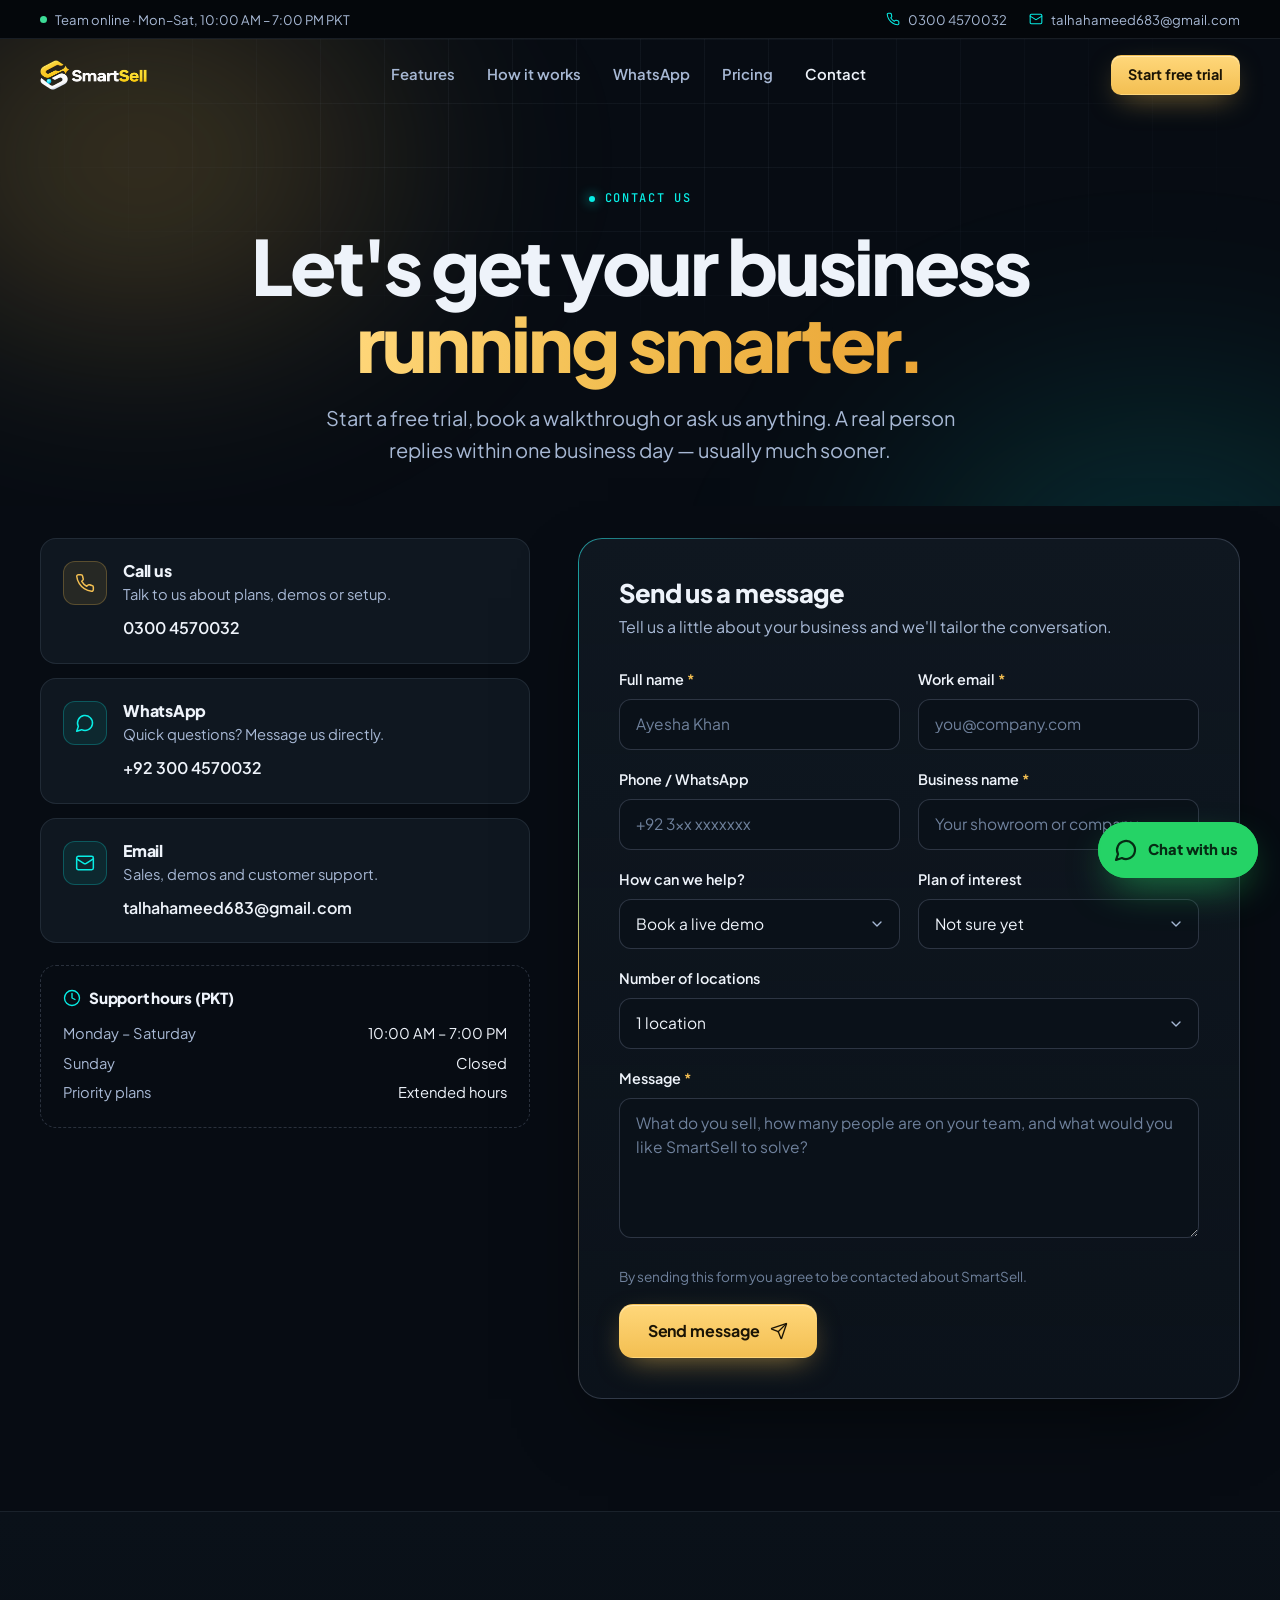
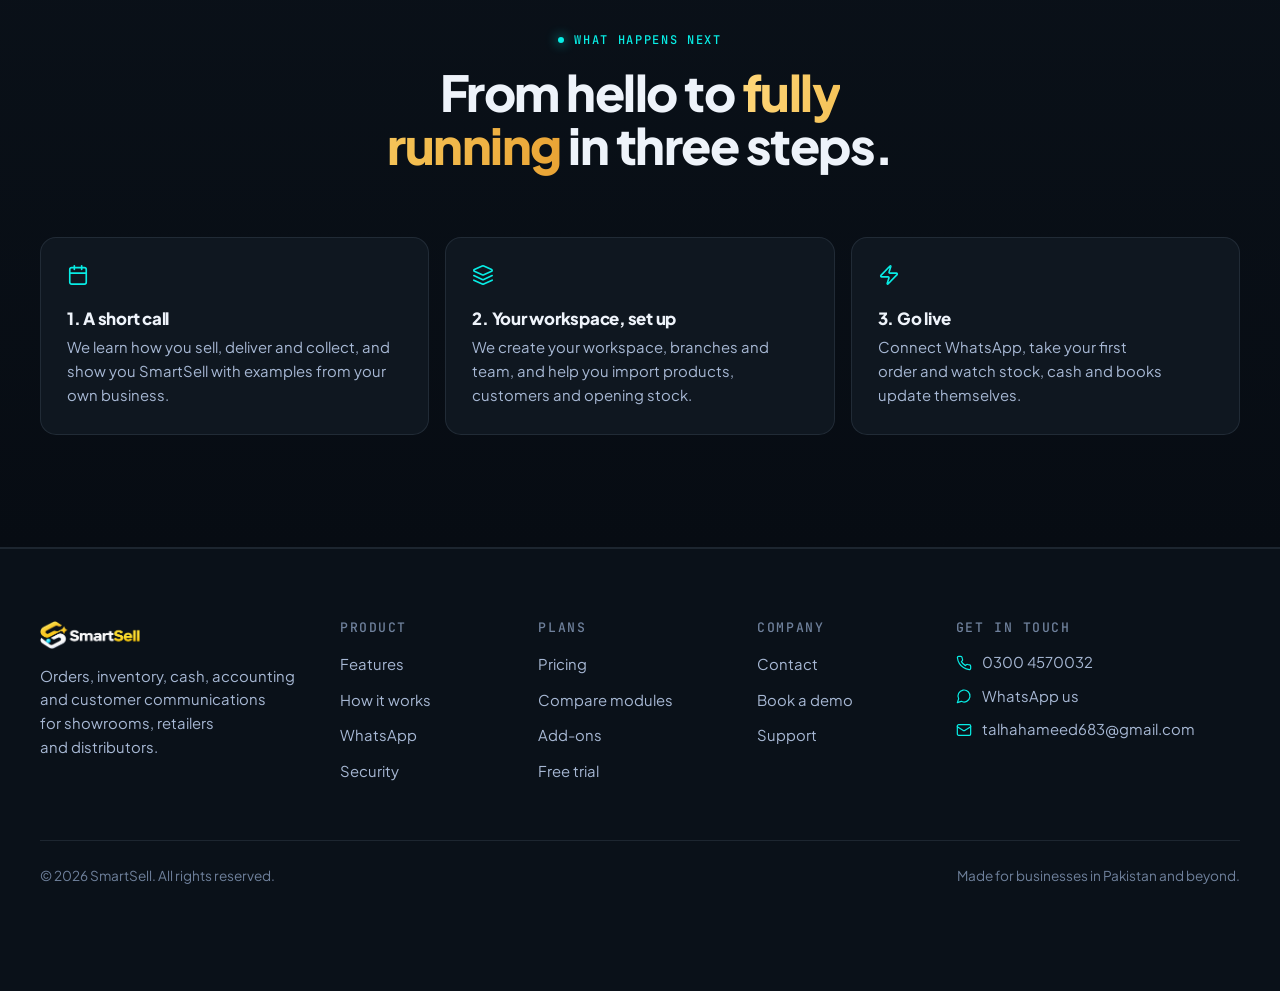
==== commit 7ff80bbd: "Show times in 12-hour format Co-Authored-By: Claude Opus 5.5 <noreply@anthropic.com>" ====
--- a/contact.html
+++ b/contact.html
@@ -21,7 +21,7 @@
 
   <div class="topbar">
     <div class="container topbar-inner">
-      <span class="topbar-live topbar-hours">Team online · Mon–Sat, 10:00–19:00 PKT</span>
+      <span class="topbar-live topbar-hours">Team online · Mon–Sat, 10:00 AM – 7:00 PM PKT</span>
       <div class="topbar-links">
         <a href="tel:+923004570032" data-tel><span data-icon="call"></span><span data-config="phoneDisplay">0300 4570032</span></a>
         <a href="mailto:talhahameed683@gmail.com" data-mailto><span data-icon="mail"></span><span data-config="email" class="topbar-long">talhahameed683@gmail.com</span><span class="topbar-short">Email us</span></a>
@@ -99,7 +99,7 @@
           <div class="hours reveal" data-delay="3">
             <h3><span data-icon="clock"></span>Support hours (PKT)</h3>
             <dl>
-              <dt>Monday – Saturday</dt><dd>10:00 – 19:00</dd>
+              <dt>Monday – Saturday</dt><dd>10:00 AM – 7:00 PM</dd>
               <dt>Sunday</dt><dd>Closed</dd>
               <dt>Priority plans</dt><dd>Extended hours</dd>
             </dl>
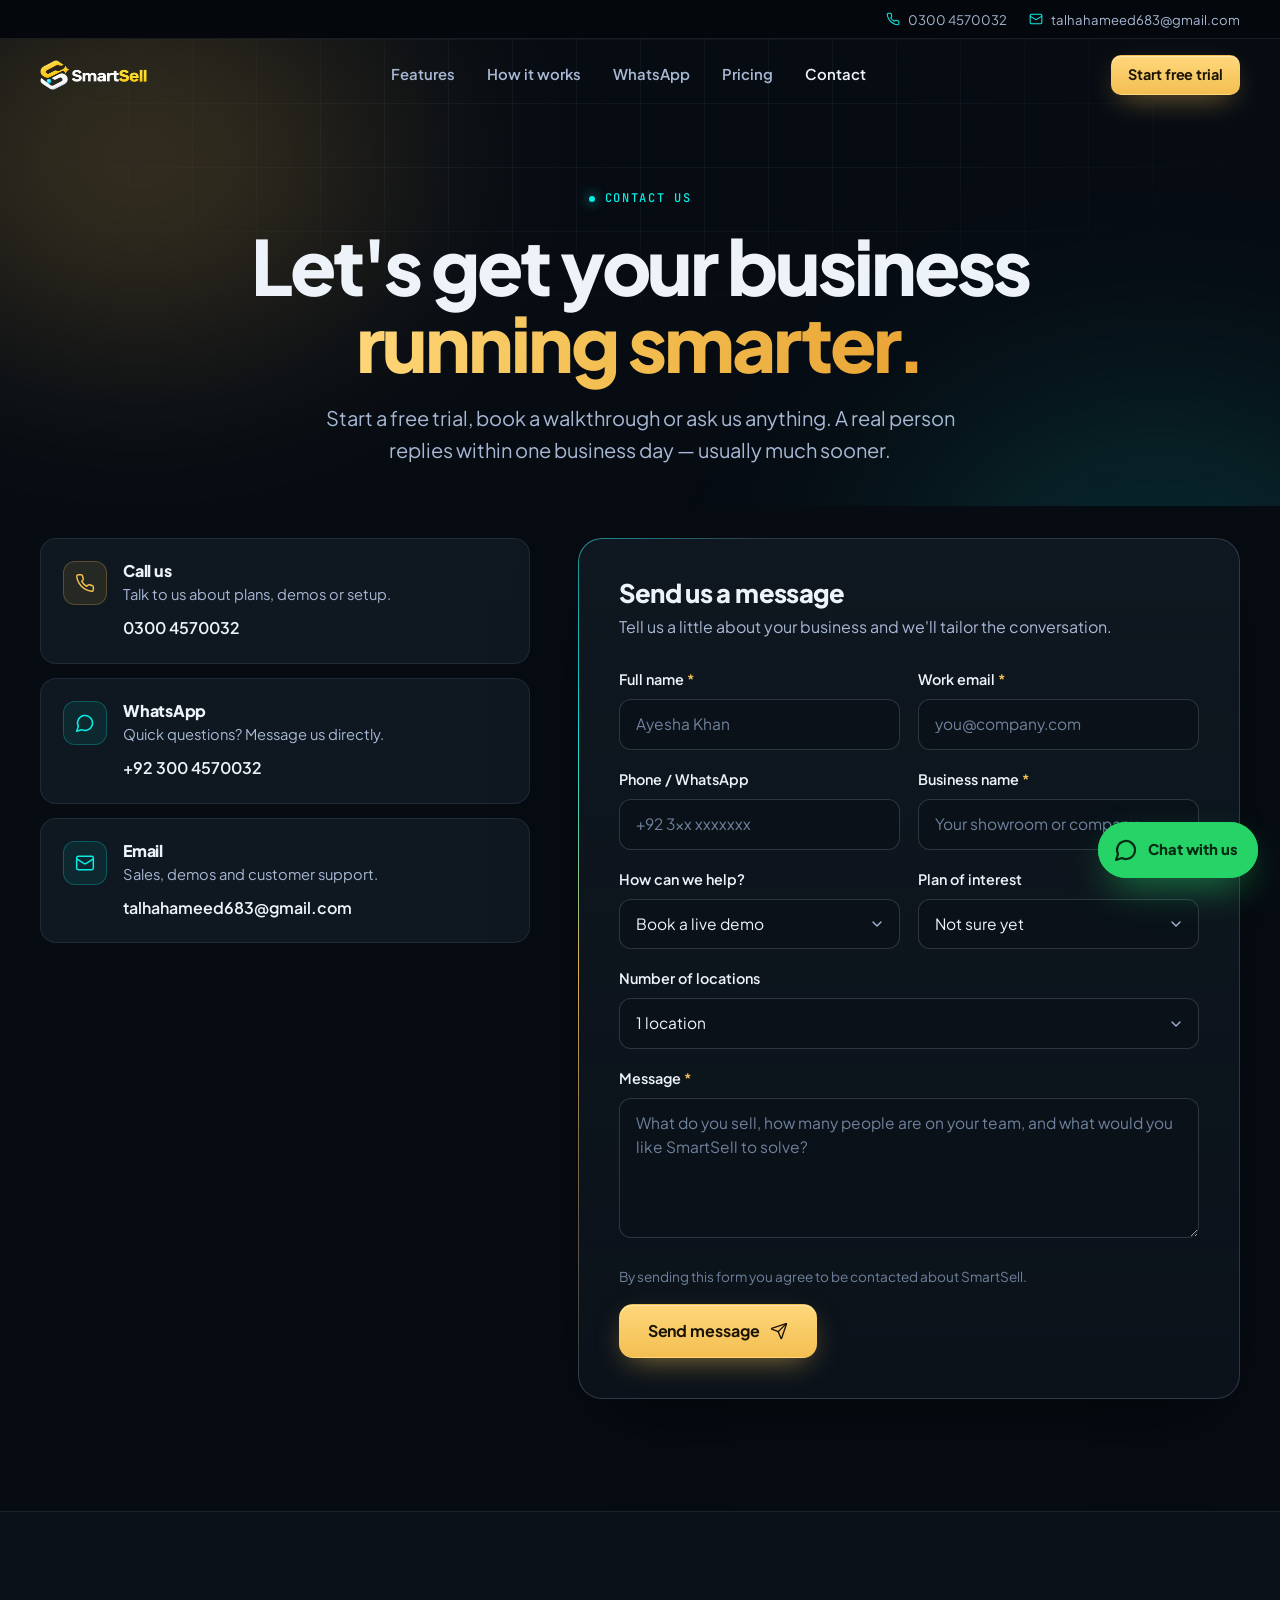
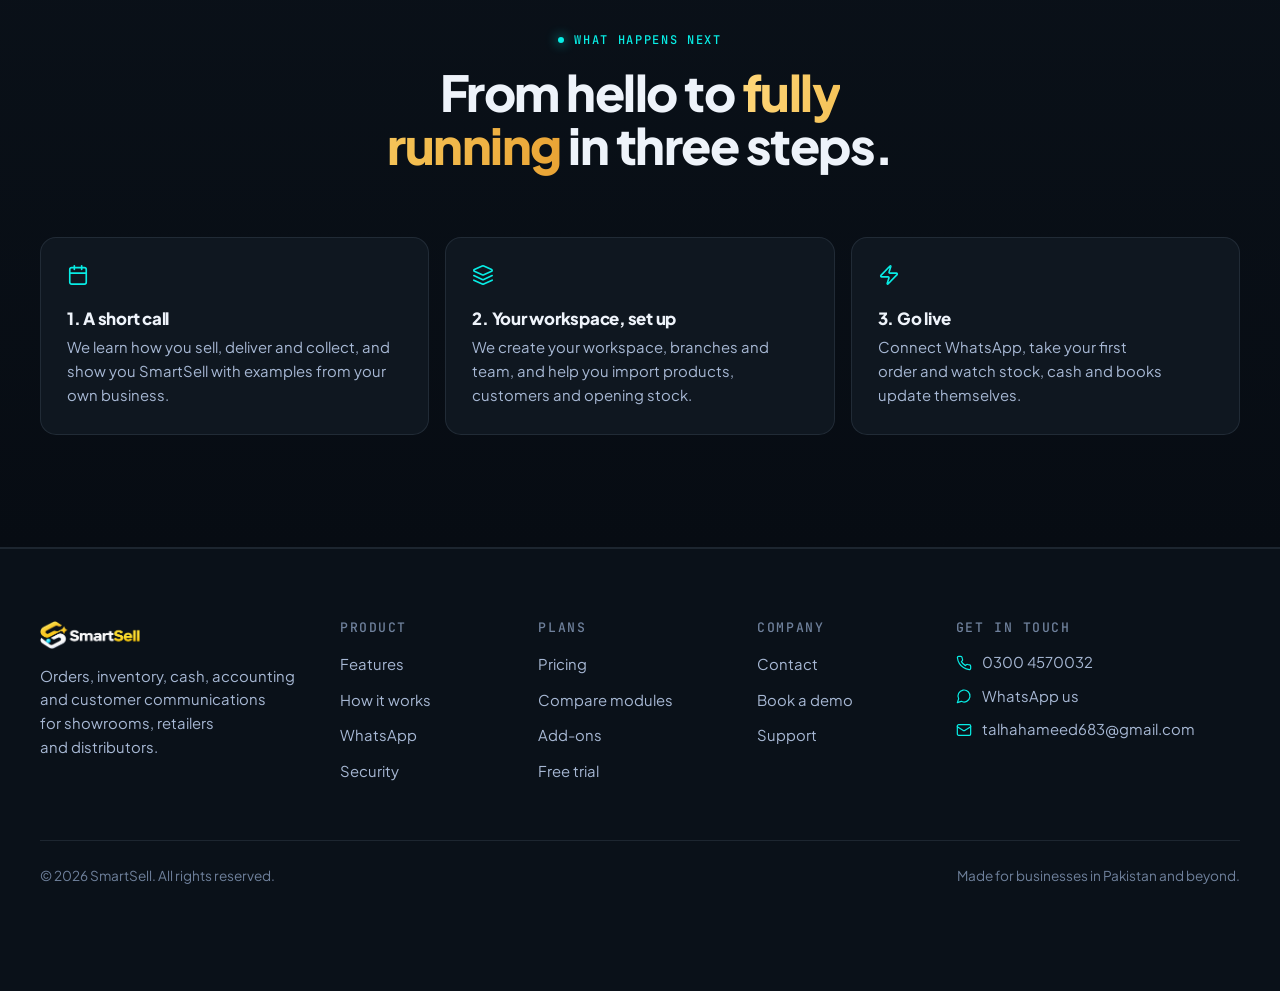
==== commit a2187a7c: "Remove support hours Co-Authored-By: Claude Opus 5.5 <noreply@anthropic.com>" ====
--- a/contact.html
+++ b/contact.html
@@ -21,7 +21,6 @@
 
   <div class="topbar">
     <div class="container topbar-inner">
-      <span class="topbar-live topbar-hours">Team online · Mon–Sat, 10:00 AM – 7:00 PM PKT</span>
       <div class="topbar-links">
         <a href="tel:+923004570032" data-tel><span data-icon="call"></span><span data-config="phoneDisplay">0300 4570032</span></a>
         <a href="mailto:talhahameed683@gmail.com" data-mailto><span data-icon="mail"></span><span data-config="email" class="topbar-long">talhahameed683@gmail.com</span><span class="topbar-short">Email us</span></a>
@@ -96,14 +95,6 @@
               <span class="contact-value" data-config="email">talhahameed683@gmail.com</span>
             </div>
           </a>
-          <div class="hours reveal" data-delay="3">
-            <h3><span data-icon="clock"></span>Support hours (PKT)</h3>
-            <dl>
-              <dt>Monday – Saturday</dt><dd>10:00 AM – 7:00 PM</dd>
-              <dt>Sunday</dt><dd>Closed</dd>
-              <dt>Priority plans</dt><dd>Extended hours</dd>
-            </dl>
-          </div>
         </div>
 
         <div class="form-card glow-border reveal" data-delay="1">
--- a/assets/css/styles.css
+++ b/assets/css/styles.css
@@ -1073,12 +1073,6 @@
 .contact-card p { color: var(--muted); font-size: 0.92rem; margin-top: 2px; }
 .contact-card .contact-value { color: var(--text); font-weight: 600; margin-top: 8px; display: inline-block; word-break: break-word; }
 
-.hours { margin-top: 8px; padding: 22px; border-radius: var(--radius); border: 1px dashed var(--line-strong); }
-.hours h3 { font-size: 0.95rem; display: flex; align-items: center; gap: 8px; }
-.hours h3 .icon { width: 18px; height: 18px; color: var(--teal); }
-.hours dl { display: grid; grid-template-columns: auto 1fr; gap: 6px 20px; margin: 14px 0 0; font-size: 0.92rem; }
-.hours dt { color: var(--muted); }
-.hours dd { margin: 0; text-align: right; }
 
 .form-card {
   padding: 40px;
@@ -1275,7 +1269,7 @@
 .topbar-inner {
   display: flex;
   align-items: center;
-  justify-content: space-between;
+  justify-content: flex-end;
   gap: 16px;
   min-height: 38px;
 }
@@ -1285,19 +1279,6 @@
 .topbar a { transition: color 0.15s ease; }
 .topbar a:hover { color: var(--gold); }
 .topbar .icon { width: 14px; height: 14px; color: var(--teal); }
-.topbar-live::before {
-  content: "";
-  width: 7px;
-  height: 7px;
-  border-radius: 50%;
-  background: var(--green);
-  animation: pulse-dot 2s infinite;
-}
-@keyframes pulse-dot {
-  0% { box-shadow: 0 0 0 0 rgba(61, 220, 151, 0.55); }
-  70% { box-shadow: 0 0 0 8px rgba(61, 220, 151, 0); }
-  100% { box-shadow: 0 0 0 0 rgba(61, 220, 151, 0); }
-}
 
 /* ---------- Scroll progress ---------- */
 
@@ -1710,7 +1691,6 @@
   .versus-arrow { top: -32px; left: 50%; transform: translateX(-50%) rotate(90deg); }
   .toast.side-l,
   .toast.side-r { left: 50%; right: auto; top: auto; bottom: -28px; margin-left: -135px; }
-  .topbar-hours { display: none; }
   .footer-grid { grid-template-columns: 1fr 1fr; }
 }
 
@@ -1726,7 +1706,6 @@
   .topbar { font-size: 0.76rem; }
   .topbar-inner { justify-content: center; }
   .topbar-links { gap: 16px; }
-  .topbar-live { display: none; }
   .wa-float { right: 16px; bottom: 16px; width: 54px; height: 54px; padding: 0; justify-content: center; }
   .wa-float .wa-label { display: none; }
   .footer-grid { grid-template-columns: 1fr; }
@@ -1735,8 +1714,7 @@
 @media (prefers-reduced-motion: reduce) {
   .marquee-track,
   .glow-border::before,
-  .wa-float::before,
-  .topbar-live::before { animation: none; }
+  .wa-float::before { animation: none; }
   .marquee-track { flex-wrap: wrap; justify-content: center; width: auto; }
   .marquee-track [aria-hidden="true"] { display: none; }
   .mockup-tilt { transform: none !important; }
@@ -1767,6 +1745,5 @@
   .footer-contact a { overflow-wrap: anywhere; }
 }
 @media (max-width: 960px) {
-  .topbar .topbar-hours { display: none; }
   .topbar-inner { justify-content: center; }
 }
